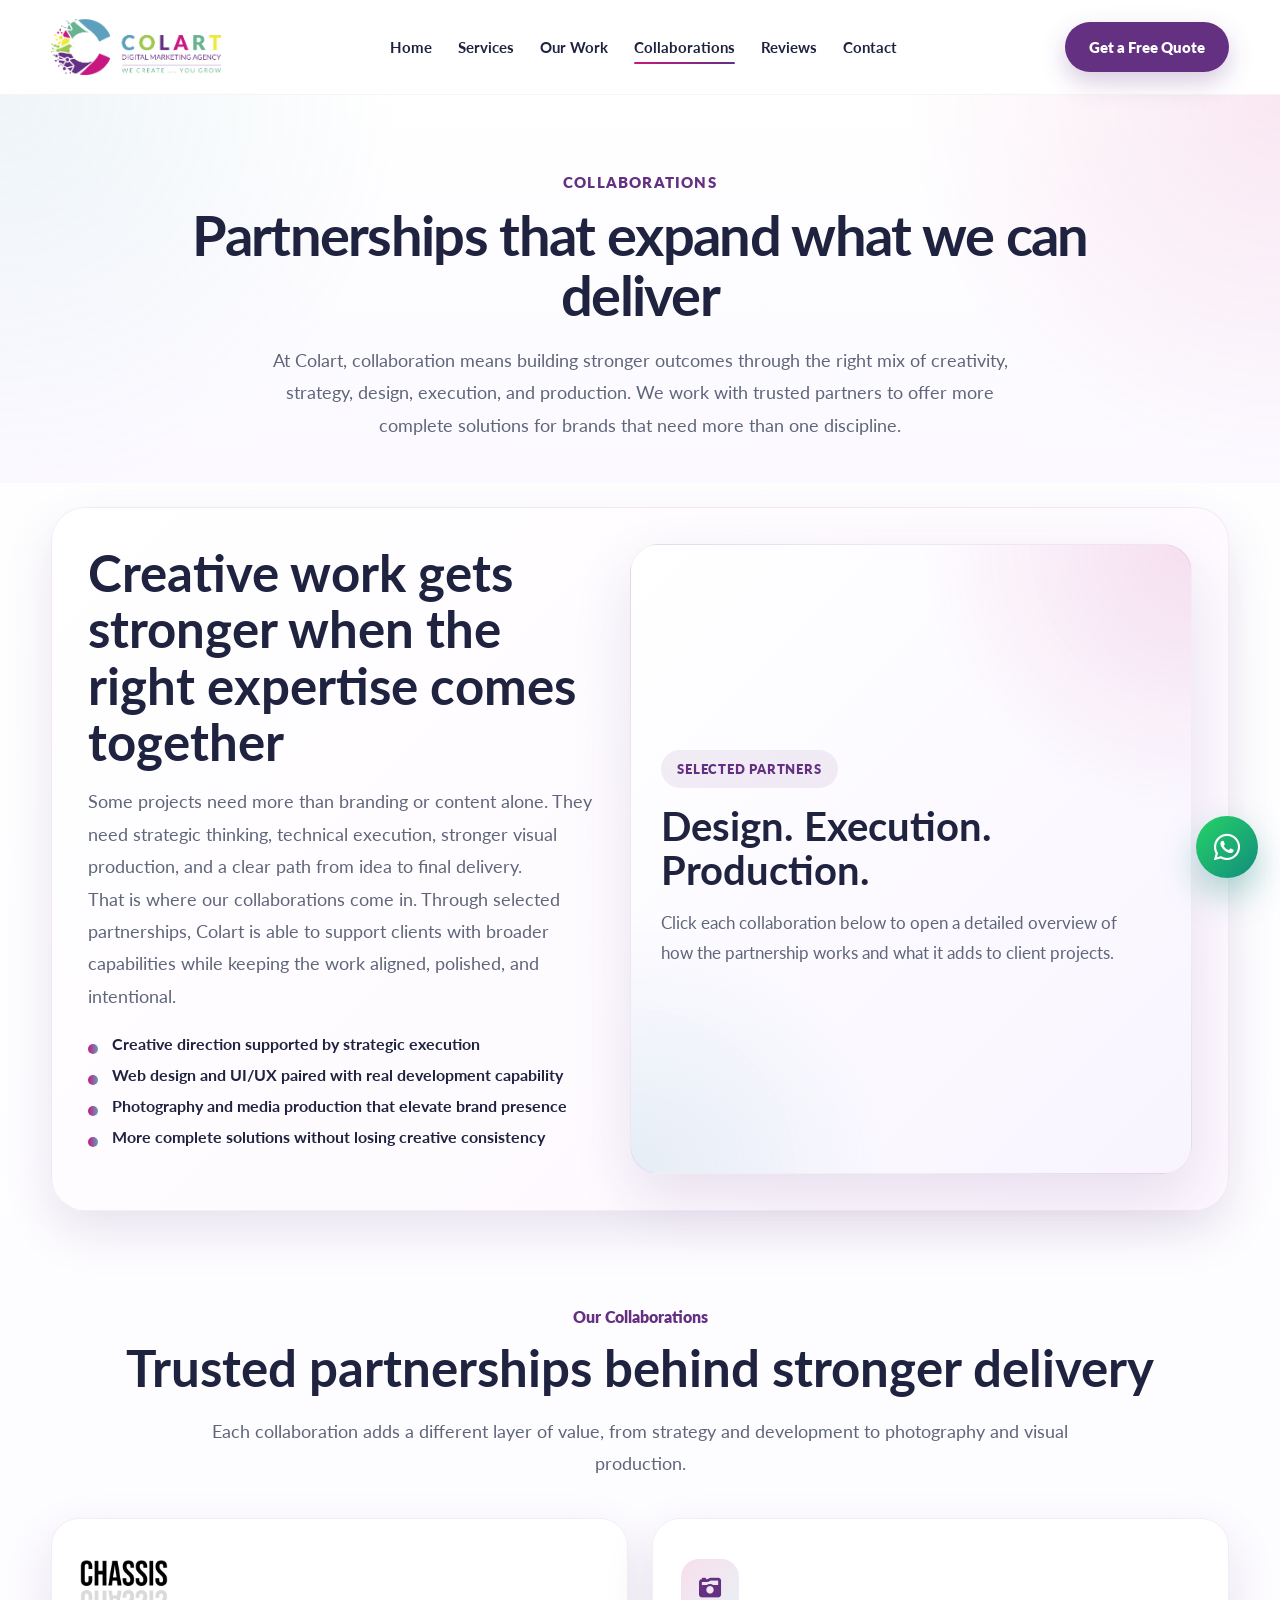
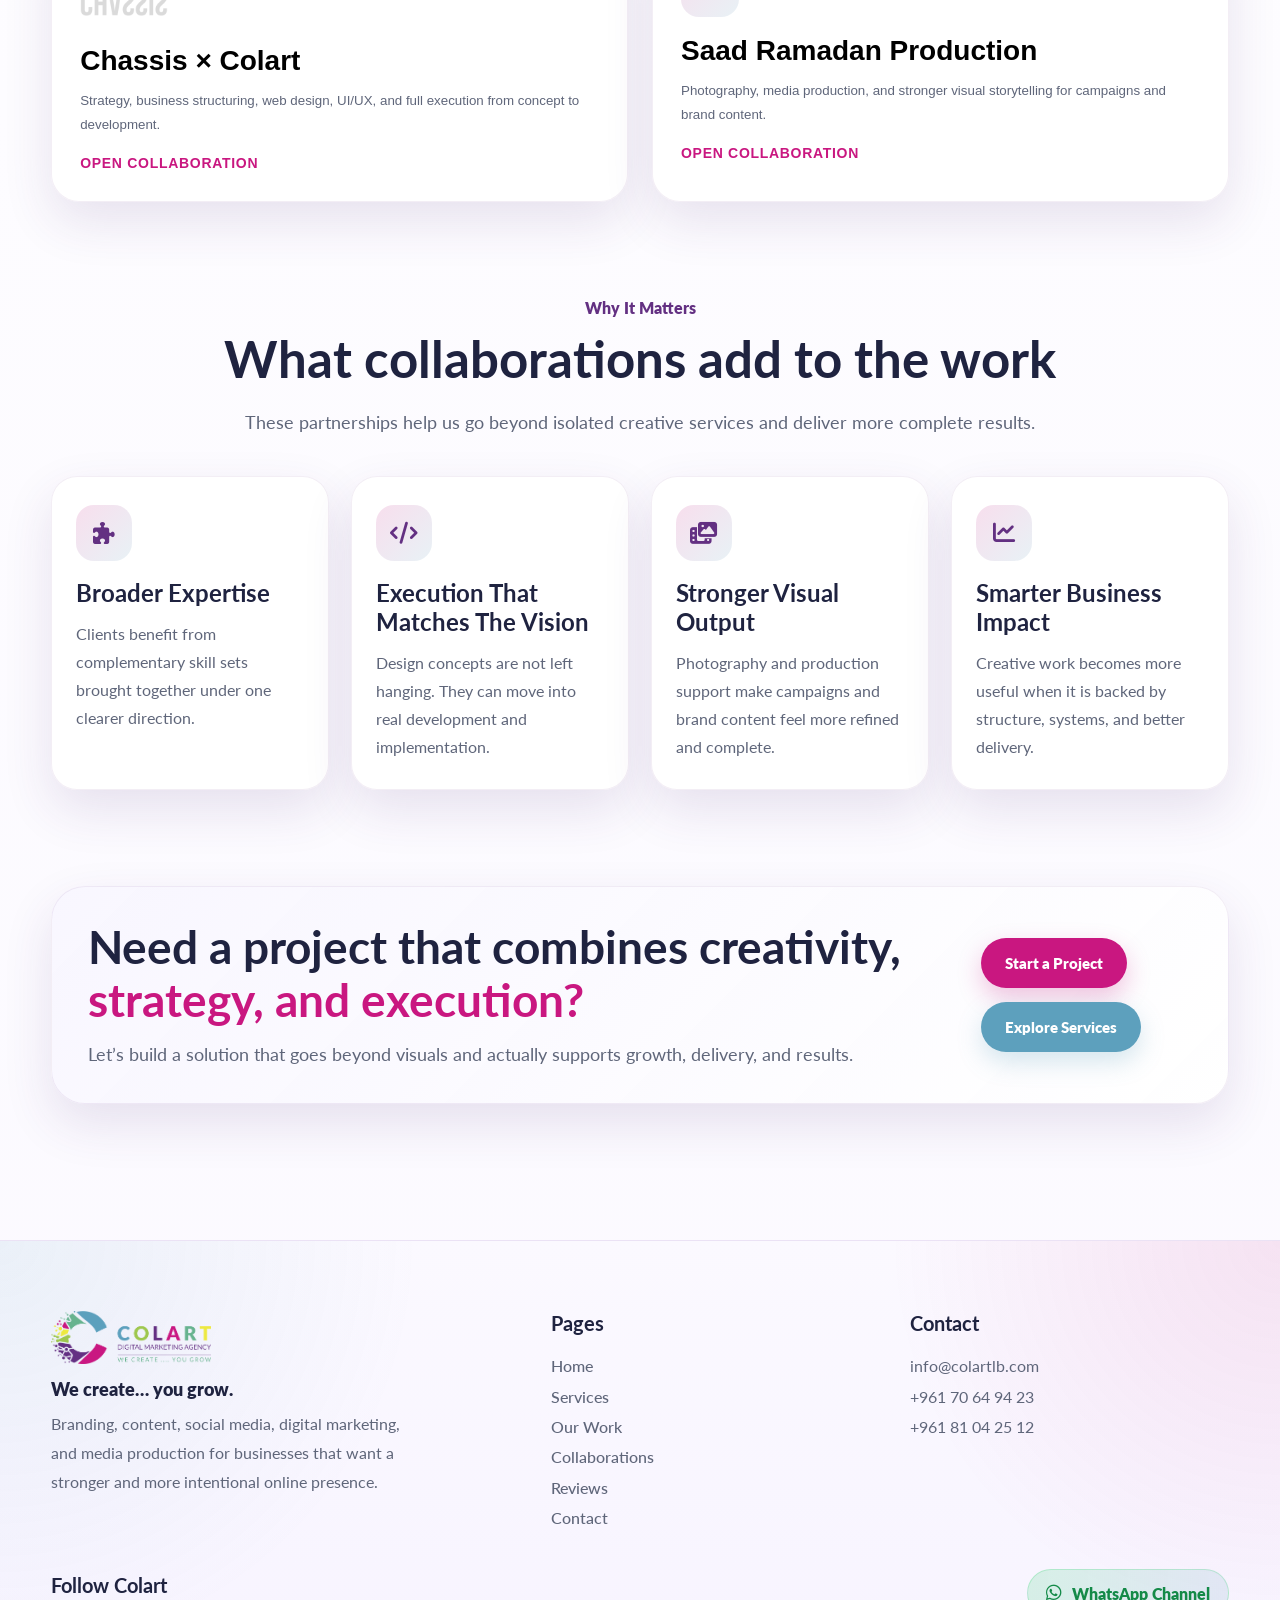
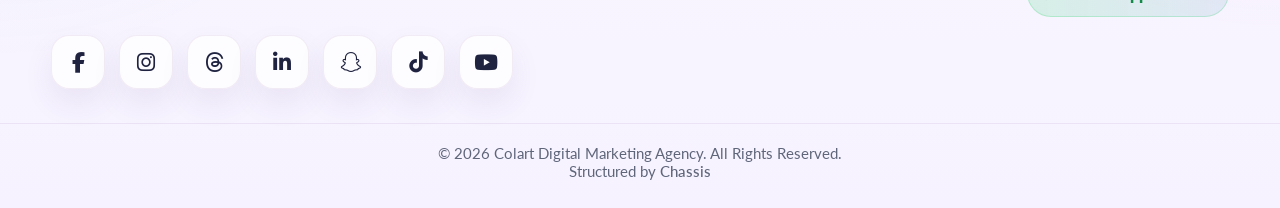
==== collaborations.html @ fe8863b3 "update" ====
<!DOCTYPE html>
<html lang="en">
<head>
  <meta charset="UTF-8" />
  <meta name="viewport" content="width=device-width, initial-scale=1.0" />

  <title>Collaborations | Colart Digital Marketing Agency</title>
  <meta
    name="description"
    content="Explore Colart collaborations that expand creative delivery through strategy, web design, UI/UX, development, photography, and media production."
  />
  <meta
    name="keywords"
    content="Colart collaborations, Chassis collaboration, web design Lebanon, UI UX design, web development, photography collaboration, media production Lebanon"
  />
  <meta name="author" content="Colart Digital Marketing Agency" />
  <meta name="robots" content="index, follow, max-image-preview:large" />
  <meta name="googlebot" content="index, follow, max-image-preview:large" />
  <meta name="theme-color" content="#633082" />
  <meta name="format-detection" content="telephone=no" />

  <link rel="canonical" href="https://chassislb.github.io/colart-coded/collaborations.html" />

  <link rel="icon" type="image/x-icon" href="favicon.ico" />
  <link rel="shortcut icon" href="favicon.ico" />
  <link rel="apple-touch-icon" href="favicon.ico" />

  <meta property="og:type" content="website" />
  <meta property="og:title" content="Collaborations | Colart Digital Marketing Agency" />
  <meta
    property="og:description"
    content="See how Colart collaborates with trusted partners across strategy, design, development, photography, and media production."
  />
  <meta property="og:url" content="https://chassislb.github.io/colart-coded/collaborations.html" />
  <meta property="og:site_name" content="Colart" />
  <meta property="og:image" content="https://chassislb.github.io/colart-coded/assets/logo/colart-logo-main.webp" />
  <meta property="og:image:alt" content="Colart logo" />
  <meta property="og:locale" content="en_US" />

  <meta name="twitter:card" content="summary_large_image" />
  <meta name="twitter:title" content="Collaborations | Colart Digital Marketing Agency" />
  <meta
    name="twitter:description"
    content="See how Colart collaborates with trusted partners across strategy, design, development, photography, and media production."
  />
  <meta name="twitter:image" content="https://chassislb.github.io/colart-coded/assets/logo/colart-logo-main.webp" />

  <link rel="preconnect" href="https://fonts.googleapis.com" />
  <link rel="preconnect" href="https://fonts.gstatic.com" crossorigin />
  <link
    href="https://fonts.googleapis.com/css2?family=Lato:wght@300;400;700;900&display=swap"
    rel="stylesheet"
  />
  <link rel="stylesheet" href="style.css" />
  <link rel="stylesheet" href="https://cdnjs.cloudflare.com/ajax/libs/font-awesome/6.5.0/css/all.min.css" />

  <script type="application/ld+json">
  {
    "@context": "https://schema.org",
    "@type": "WebPage",
    "name": "Collaborations | Colart Digital Marketing Agency",
    "url": "https://chassislb.github.io/colart-coded/collaborations.html",
    "description": "Colart collaborations across strategy, web design, UI/UX, development, photography, and media production.",
    "publisher": {
      "@type": "Organization",
      "name": "Colart",
      "url": "https://chassislb.github.io/colart-coded/",
      "logo": {
        "@type": "ImageObject",
        "url": "https://chassislb.github.io/colart-coded/assets/logo/colart-logo-main.webp"
      }
    }
  }
  </script>
</head>
<body>
  <header class="site-header">
    <div class="container header-wrap">
      <a href="index.html" class="logo-link" aria-label="Colart home">
        <img
          src="assets/logo/colart-logo-main.webp"
          alt="Colart logo"
          class="site-logo"
        />
      </a>

      <nav class="main-nav" aria-label="Main navigation">
        <a href="index.html">Home</a>
        <a href="services.html">Services</a>
        <a href="work.html">Our Work</a>
        <a href="collaborations.html" class="active">Collaborations</a>
        <a href="reviews.html">Reviews</a>
        <a href="contact.html">Contact</a>
      </nav>

      <a href="contact.html" class="btn btn-header header-cta">Get a Free Quote</a>

      <button class="menu-toggle" type="button" aria-label="Open menu">
        <span></span>
        <span></span>
        <span></span>
      </button>
    </div>
  </header>

  <main>
    <section class="inner-page-hero">
      <div class="container">
        <div class="inner-page-hero-content">
          <p class="inner-page-kicker">Collaborations</p>
          <h1>Partnerships that expand what we can deliver</h1>
          <p class="inner-page-text">
            At Colart, collaboration means building stronger outcomes through the right mix of
            creativity, strategy, design, execution, and production. We work with trusted partners
            to offer more complete solutions for brands that need more than one discipline.
          </p>
        </div>
      </div>
    </section>

    <section class="portfolio-highlight collaborations-intro-section">
      <div class="container">
        <div class="portfolio-grid">
          <div class="portfolio-copy">
            <h2>Creative work gets stronger when the right expertise comes together</h2>
            <p>
              Some projects need more than branding or content alone. They need strategic thinking,
              technical execution, stronger visual production, and a clear path from idea to final delivery.
            </p>
            <p>
              That is where our collaborations come in. Through selected partnerships, Colart is able
              to support clients with broader capabilities while keeping the work aligned, polished, and intentional.
            </p>

            <ul class="portfolio-list">
              <li>Creative direction supported by strategic execution</li>
              <li>Web design and UI/UX paired with real development capability</li>
              <li>Photography and media production that elevate brand presence</li>
              <li>More complete solutions without losing creative consistency</li>
            </ul>
          </div>

          <div class="portfolio-image-card collaboration-feature-card">
            <div class="collaboration-feature-box">
              <div class="collaboration-feature-badge">Selected Partners</div>
              <h3>Design. Execution. Production.</h3>
              <p>
                Click each collaboration below to open a detailed overview of how the partnership works
                and what it adds to client projects.
              </p>
            </div>
          </div>
        </div>
      </div>
    </section>

    <section class="collaborations-section">
      <div class="container">
        <div class="section-intro">
          <p class="section-kicker">Our Collaborations</p>
          <h2>Trusted partnerships behind stronger delivery</h2>
          <p class="section-description narrow">
            Each collaboration adds a different layer of value, from strategy and development
            to photography and visual production.
          </p>
        </div>

        <div class="collab-grid">
          <button class="collab-card" type="button" data-collab-open="chassis" aria-label="Open Chassis collaboration details">
            <div class="collab-card-logo-wrap">
              <img src="assets/branding/chassis.png" alt="Chassis logo" class="collab-card-logo" />
            </div>
            <h3>Chassis × Colart</h3>
            <p>
              Strategy, business structuring, web design, UI/UX, and full execution from concept to development.
            </p>
            <span class="collab-card-link">Open Collaboration</span>
          </button>

          <button class="collab-card" type="button" data-collab-open="production" aria-label="Open Saad Ramadan Production collaboration details">
            <div class="collab-card-icon">
              <i class="fa-solid fa-camera-retro"></i>
            </div>
            <h3>Saad Ramadan Production</h3>
            <p>
              Photography, media production, and stronger visual storytelling for campaigns and brand content.
            </p>
            <span class="collab-card-link">Open Collaboration</span>
          </button>
        </div>
      </div>
    </section>

    <section class="work-summary-section collaboration-benefits-section">
      <div class="container">
        <div class="section-intro">
          <p class="section-kicker">Why It Matters</p>
          <h2>What collaborations add to the work</h2>
          <p class="section-description narrow">
            These partnerships help us go beyond isolated creative services and deliver more complete results.
          </p>
        </div>

        <div class="work-summary-grid">
          <article class="work-summary-card">
            <div class="work-summary-icon"><i class="fa-solid fa-puzzle-piece"></i></div>
            <h3>Broader Expertise</h3>
            <p>Clients benefit from complementary skill sets brought together under one clearer direction.</p>
          </article>

          <article class="work-summary-card">
            <div class="work-summary-icon"><i class="fa-solid fa-code"></i></div>
            <h3>Execution That Matches The Vision</h3>
            <p>Design concepts are not left hanging. They can move into real development and implementation.</p>
          </article>

          <article class="work-summary-card">
            <div class="work-summary-icon"><i class="fa-solid fa-photo-film"></i></div>
            <h3>Stronger Visual Output</h3>
            <p>Photography and production support make campaigns and brand content feel more refined and complete.</p>
          </article>

          <article class="work-summary-card">
            <div class="work-summary-icon"><i class="fa-solid fa-chart-line"></i></div>
            <h3>Smarter Business Impact</h3>
            <p>Creative work becomes more useful when it is backed by structure, systems, and better delivery.</p>
          </article>
        </div>
      </div>
    </section>

    <section class="cta-section">
      <div class="container cta-box">
        <div class="cta-text">
          <h2>
            Need a project that combines creativity,
            <span>strategy, and execution?</span>
          </h2>
          <p>
            Let’s build a solution that goes beyond visuals and actually supports growth, delivery, and results.
          </p>
        </div>

        <div class="cta-actions">
          <a href="contact.html" class="btn btn-primary">Start a Project</a>
          <a href="services.html" class="btn btn-secondary">Explore Services</a>
        </div>
      </div>
    </section>
  </main>

  <footer class="site-footer">
    <div class="container footer-top">
      <div class="footer-brand">
        <img
          src="assets/logo/colart-logo-main.webp"
          alt="Colart logo"
          class="footer-logo"
        />
        <p class="footer-tagline">We create… you grow.</p>
        <p class="footer-blurb">
          Branding, content, social media, digital marketing, and media production
          for businesses that want a stronger and more intentional online presence.
        </p>
      </div>

      <div class="footer-links">
        <h4>Pages</h4>
        <a href="index.html">Home</a>
        <a href="services.html">Services</a>
        <a href="work.html">Our Work</a>
        <a href="collaborations.html">Collaborations</a>
        <a href="reviews.html">Reviews</a>
        <a href="contact.html">Contact</a>
      </div>

      <div class="footer-contact">
        <h4>Contact</h4>
        <p>info@colartlb.com</p>
        <p>+961 70 64 94 23</p>
        <p>+961 81 04 25 12</p>
      </div>
    </div>

    <div class="container footer-social-wrap">
      <div class="footer-social-head">
        <h4>Follow Colart</h4>
        <a
          href="https://whatsapp.com/channel/0029VbBE25m7j6g4kQvefg2K"
          target="_blank"
          rel="noopener noreferrer"
          class="channel-pill"
        >
          <i class="fa-brands fa-whatsapp"></i>
          <span>WhatsApp Channel</span>
        </a>
      </div>

      <div class="social-row">
        <a
          href="https://www.facebook.com/colartdigitalmarketingagency"
          target="_blank"
          rel="noopener noreferrer"
          aria-label="Facebook"
          class="social-card"
        >
          <i class="fa-brands fa-facebook-f"></i>
        </a>

        <a
          href="https://www.instagram.com/colartdigitalmarketingagency"
          target="_blank"
          rel="noopener noreferrer"
          aria-label="Instagram"
          class="social-card"
        >
          <i class="fa-brands fa-instagram"></i>
        </a>

        <a
          href="https://www.threads.net/@colartdigitalmarketingagency"
          target="_blank"
          rel="noopener noreferrer"
          aria-label="Threads"
          class="social-card"
        >
          <i class="fa-brands fa-threads"></i>
        </a>

        <a href="https://www.linkedin.com/company/colartdigitalmarketingagency/"
   target="_blank"
   rel="noopener noreferrer"
   aria-label="LinkedIn"
   class="social-card">
  <i class="fa-brands fa-linkedin-in"></i>
</a>

        <a
          href="https://www.snapchat.com/add/colartdigitalmarketingagency"
          target="_blank"
          rel="noopener noreferrer"
          aria-label="Snapchat"
          class="social-card"
        >
          <i class="fa-brands fa-snapchat"></i>
        </a>

        <a
          href="https://www.tiktok.com/@colartdigitalmarketingagency"
          target="_blank"
          rel="noopener noreferrer"
          aria-label="TikTok"
          class="social-card"
        >
          <i class="fa-brands fa-tiktok"></i>
        </a>

        <a
          href="https://www.youtube.com/@colartdigitalmarketingagency"
          target="_blank"
          rel="noopener noreferrer"
          aria-label="YouTube"
          class="social-card"
        >
          <i class="fa-brands fa-youtube"></i>
        </a>
      </div>
    </div>

    <div class="footer-bottom">
      <div class="container">
        <p>© 2026 Colart Digital Marketing Agency. All Rights Reserved.<br>
           Structured by <a href="https://www.chassislb.com" target="_blank" rel="noopener noreferrer">Chassis</a></p>
      </div>
    </div>
  </footer>

  <a
    href="https://wa.me/96170649423"
    target="_blank"
    rel="noopener noreferrer"
    class="floating-whatsapp"
    aria-label="Chat with Colart on WhatsApp"
  >
    <i class="fa-brands fa-whatsapp"></i>
  </a>

  <div class="collab-modal" id="collabModal" aria-hidden="true">
    <div class="collab-modal-overlay" data-collab-close></div>

    <div class="collab-modal-dialog" role="dialog" aria-modal="true" aria-label="Collaboration details">
      <button class="collab-modal-close" type="button" data-collab-close aria-label="Close collaboration popup">
        <i class="fa-solid fa-xmark"></i>
      </button>

      <div class="collab-modal-content" id="collabModalContent"></div>
    </div>
  </div>

  <script src="main.js"></script>
  
</body>
</html>
---- style.css ----
/* =========================================================
   COLART WEBSITE STYLESHEET
   ---------------------------------------------------------
   01. Root Variables
   02. Reset & Global
   03. Layout Helpers
   04. Header & Navigation
   05. Buttons
   06. Shared Section Styles
   07. Homepage
   08. Inner Page Hero
   09. Services Page
   10. Our Work Page
   11. Collaborations Page
   12. CTA
   13. Footer
   14. Floating WhatsApp
   15. Global Responsive
========================================================= */

/* =========================================================
   01. ROOT VARIABLES
========================================================= */
:root {
  --blue: #5DA0BD;
  --yellow: #EEE840;
  --green: #9EC54D;
  --green2: #68B38F;
  --pink: #C91780;
  --purple: #633082;

  --text-dark: #1f2340;
  --text-body: #5f667a;
  --bg-soft: #fcfbff;
  --white: #ffffff;
  --border-soft: rgba(99, 48, 130, 0.08);
  --shadow-soft: 0 20px 50px rgba(73, 44, 115, 0.12);
}

/* =========================================================
   02. RESET & GLOBAL
========================================================= */
* {
  margin: 0;
  padding: 0;
  box-sizing: border-box;
}

html {
  scroll-behavior: smooth;
}

body {
  font-family: "Lato", sans-serif;
  color: var(--text-dark);
  background: linear-gradient(180deg, #ffffff 0%, #fbf9ff 100%);
  overflow-x: hidden;
}

body.modal-open {
  overflow: hidden;
}

img {
  max-width: 100%;
  display: block;
}

a {
  text-decoration: none;
  color: inherit;
}

/* =========================================================
   03. LAYOUT HELPERS
========================================================= */
.container {
  width: min(1200px, 92%);
  margin: 0 auto;
}

.left-align,
.left-text {
  text-align: left;
}

/* =========================================================
   04. HEADER & NAVIGATION
========================================================= */
.site-header {
  position: sticky;
  top: 0;
  z-index: 100;
  background: rgba(255, 255, 255, 0.92);
  backdrop-filter: blur(14px);
  border-bottom: 1px solid rgba(99, 48, 130, 0.05);
}

.header-wrap {
  display: flex;
  align-items: center;
  justify-content: space-between;
  gap: 24px;
  min-height: 94px;
}

.site-logo {
  width: 170px;
  max-width: 100%;
}

.main-nav {
  display: flex;
  align-items: center;
  gap: 26px;
  flex: 1;
  justify-content: center;
}

.main-nav a {
  font-size: 15px;
  font-weight: 700;
  color: var(--text-dark);
  position: relative;
  white-space: nowrap;
}

.main-nav a.active::after,
.main-nav a:hover::after {
  content: "";
  position: absolute;
  left: 0;
  bottom: -8px;
  width: 100%;
  height: 2px;
  border-radius: 999px;
  background: linear-gradient(90deg, var(--pink), var(--purple));
}

.menu-toggle {
  display: none;
  background: transparent;
  border: 0;
  cursor: pointer;
  width: 42px;
  height: 42px;
}

.menu-toggle span {
  display: block;
  width: 24px;
  height: 2px;
  background: var(--text-dark);
  margin: 5px auto;
  border-radius: 999px;
  transition: 0.25s ease;
}

.menu-toggle.active span:nth-child(1) {
  transform: translateY(7px) rotate(45deg);
}

.menu-toggle.active span:nth-child(2) {
  opacity: 0;
}

.menu-toggle.active span:nth-child(3) {
  transform: translateY(-7px) rotate(-45deg);
}

/* =========================================================
   05. BUTTONS
========================================================= */
.btn {
  display: inline-flex;
  align-items: center;
  justify-content: center;
  min-height: 50px;
  padding: 0 24px;
  border-radius: 999px;
  font-weight: 800;
  font-size: 15px;
  transition: all 0.25s ease;
  box-shadow: 0 12px 28px rgba(82, 71, 120, 0.12);
  border: none;
  cursor: pointer;
}

.btn:hover {
  transform: translateY(-2px);
}

.btn-primary {
  color: white;
  background: var(--pink);
  box-shadow: 0 10px 25px rgba(201, 23, 128, 0.25);
}

.btn-primary:hover {
  background: #a8146a;
}

.btn-header {
  background: var(--purple);
  color: white;
  box-shadow: 0 10px 25px rgba(99, 48, 130, 0.25);
}

.btn-header:hover {
  background: #4e2568;
}

.btn-secondary {
  color: white;
  background: var(--blue);
  box-shadow: 0 10px 25px rgba(93, 160, 189, 0.25);
}

.btn-secondary:hover {
  background: #4a90a8;
}

.btn-blue,
.btn-yellow,
.btn-green,
.btn-pink {
  display: inline-flex;
  align-items: center;
  justify-content: center;
  min-height: 44px;
  padding: 0 18px;
  border-radius: 999px;
  font-size: 14px;
  font-weight: 800;
  box-shadow: 0 8px 22px rgba(82, 71, 120, 0.14);
  border: none;
  color: white;
}

.btn-blue {
  background: linear-gradient(90deg, var(--blue), #4ec1f1);
}

.btn-yellow {
  color: white;
  background: linear-gradient(90deg, #d89e2b, #f0d94a);
}

.btn-green {
  background: linear-gradient(90deg, var(--green2), var(--green));
}

.btn-pink {
  background: linear-gradient(90deg, var(--pink), #f04db9);
}

/* =========================================================
   06. SHARED SECTION STYLES
========================================================= */
.eyebrow,
.section-kicker {
  font-size: 16px;
  font-weight: 800;
  color: var(--purple);
  margin-bottom: 12px;
}

.section-intro {
  text-align: center;
}

.section-kicker span,
.section-intro span {
  color: var(--pink);
}

.section-intro h2 {
  font-size: clamp(32px, 4vw, 52px);
  margin-bottom: 18px;
  line-height: 1.15;
}

.section-description,
.section-subtitle {
  color: var(--text-body);
  font-size: 18px;
  line-height: 1.8;
  max-width: 920px;
  margin: 0 auto;
}

.section-description + .section-description {
  margin-top: 14px;
}

.section-description.narrow {
  max-width: 860px;
}

.section-link-wrap {
  text-align: center;
  margin-top: 34px;
}

.portfolio-highlight {
  padding: 24px 0 96px;
}

.portfolio-grid {
  display: grid;
  grid-template-columns: 0.95fr 1.05fr;
  gap: 34px;
  align-items: center;
  background: linear-gradient(135deg, rgba(255, 255, 255, 0.96), rgba(253, 247, 255, 0.96));
  border: 1px solid var(--border-soft);
  border-radius: 34px;
  padding: 36px;
  box-shadow: var(--shadow-soft);
}

.portfolio-copy h2 {
  font-size: clamp(32px, 4vw, 54px);
  line-height: 1.1;
  margin-bottom: 16px;
}

.portfolio-copy p {
  color: var(--text-body);
  font-size: 18px;
  line-height: 1.8;
}

.portfolio-list {
  list-style: none;
  margin: 22px 0 28px;
}

.portfolio-list li {
  position: relative;
  padding-left: 24px;
  margin-bottom: 12px;
  color: var(--text-dark);
  font-weight: 700;
}

.portfolio-list li::before {
  content: "";
  position: absolute;
  left: 0;
  top: 10px;
  width: 10px;
  height: 10px;
  border-radius: 50%;
  background: linear-gradient(90deg, var(--pink), var(--blue));
}

.portfolio-image-card img {
  width: 100%;
  border-radius: 28px;
  object-fit: cover;
  box-shadow: 0 24px 60px rgba(73, 44, 115, 0.14);
}

.why-section {
  padding: 0 0 96px;
}

.why-grid {
  margin-top: 34px;
  display: grid;
  grid-template-columns: repeat(4, 1fr);
  gap: 22px;
}

.why-card {
  background: rgba(255, 255, 255, 0.95);
  border: 1px solid var(--border-soft);
  border-radius: 24px;
  padding: 28px 24px;
  box-shadow: var(--shadow-soft);
}

.why-card h3 {
  font-size: 24px;
  margin-bottom: 12px;
}

.why-card p {
  color: var(--text-body);
  line-height: 1.75;
}

/* =========================================================
   07. HOMEPAGE
========================================================= */
.hero {
  position: relative;
  padding: 72px 0 48px;
  overflow: hidden;
}

.hero-blur {
  position: absolute;
  border-radius: 50%;
  filter: blur(60px);
  opacity: 0.18;
  pointer-events: none;
}

.hero-blur-blue {
  width: 300px;
  height: 300px;
  background: var(--blue);
  top: 70px;
  right: 180px;
}

.hero-blur-pink {
  width: 260px;
  height: 260px;
  background: var(--pink);
  right: 60px;
  top: 210px;
}

.hero-blur-yellow {
  width: 280px;
  height: 280px;
  background: var(--yellow);
  right: 240px;
  top: 280px;
}

.hero-grid {
  display: grid;
  grid-template-columns: 1.02fr 1fr;
  gap: 42px;
  align-items: center;
}

.hero-copy h1 {
  font-size: clamp(36px, 5vw, 60px);
  line-height: 1.06;
  letter-spacing: -0.03em;
  margin-bottom: 22px;
}

.hero-copy .pink {
  color: var(--pink);
}

.hero-copy .blue {
  color: var(--blue);
}

.hero-copy .green {
  color: var(--green);
}

.hero-copy .purple {
  color: var(--purple);
}

.hero-text {
  font-size: 20px;
  line-height: 1.65;
  color: var(--text-body);
  max-width: 580px;
  margin-bottom: 28px;
}

.hero-actions {
  display: flex;
  gap: 14px;
  flex-wrap: wrap;
}

.hero-media {
  position: relative;
  min-height: 540px;
  display: flex;
  align-items: center;
  justify-content: center;
}

.hero-main-image {
  width: min(100%, 560px);
  border-radius: 28px;
  position: relative;
  z-index: 5;
  box-shadow: 0 30px 70px rgba(63, 40, 93, 0.16);
}

.hero-shape {
  position: absolute;
  border-radius: 999px;
  filter: saturate(110%);
}

.hero-shape-blue {
  width: 280px;
  height: 180px;
  background: linear-gradient(135deg, rgba(93, 160, 189, 0.8), rgba(93, 160, 189, 0.15));
  top: 36px;
  right: 90px;
  transform: rotate(-18deg);
}

.hero-shape-yellow {
  width: 260px;
  height: 260px;
  background: radial-gradient(circle, rgba(238, 232, 64, 0.85), rgba(238, 232, 64, 0.2));
  bottom: 68px;
  left: 50px;
}

.hero-shape-pink {
  width: 200px;
  height: 90px;
  background: linear-gradient(90deg, rgba(201, 23, 128, 0.9), rgba(201, 23, 128, 0.25));
  right: 62px;
  bottom: 32px;
  transform: skew(-25deg);
  border-radius: 18px;
}

.floating-card {
  position: absolute;
  z-index: 10;
  background: rgba(255, 255, 255, 0.92);
  backdrop-filter: blur(12px);
  border: 1px solid rgba(99, 48, 130, 0.08);
  border-radius: 20px;
  box-shadow: var(--shadow-soft);
}

.floating-card-top {
  width: 220px;
  top: 52px;
  left: 18px;
  padding: 10px;
}

.floating-card-top img {
  width: 100%;
  border-radius: 14px;
  aspect-ratio: 4 / 3;
  object-fit: cover;
}

.floating-card-bottom {
  left: -4px;
  bottom: 120px;
  min-width: 185px;
  padding: 18px 20px;
}

.mini-label {
  color: var(--text-body);
  font-size: 15px;
  margin-bottom: 4px;
}

.floating-card-bottom h3 {
  font-size: 30px;
  color: var(--text-dark);
  margin-bottom: 4px;
}

.floating-card-bottom span {
  font-size: 14px;
  color: var(--green2);
  font-weight: 700;
}

.welcome-section {
  position: relative;
  padding: 88px 0;
  overflow: hidden;
}

.section-curve {
  position: absolute;
  width: 420px;
  height: 420px;
  border-radius: 50%;
  filter: blur(12px);
  opacity: 0.25;
}

.curve-left {
  left: -180px;
  top: 40px;
  background: radial-gradient(circle, rgba(93, 160, 189, 0.55), transparent 70%);
}

.curve-right {
  right: -180px;
  top: 0;
  background: radial-gradient(circle, rgba(238, 232, 64, 0.45), transparent 70%);
}

.services-section {
  padding: 40px 0 96px;
}

.services-grid {
  margin-top: 38px;
  display: grid;
  grid-template-columns: repeat(4, 1fr);
  gap: 22px;
}

.service-card {
  display: flex;
  flex-direction: column;
  height: 100%;
  background: rgba(255, 255, 255, 0.92);
  border: 1px solid var(--border-soft);
  border-radius: 28px;
  overflow: hidden;
  box-shadow: var(--shadow-soft);
  transition: transform 0.28s ease, box-shadow 0.28s ease;
}

.service-card:hover {
  transform: translateY(-6px);
  box-shadow: 0 26px 55px rgba(73, 44, 115, 0.16);
}

.service-image-wrap {
  padding: 14px 14px 0;
}

.service-image {
  width: 100%;
  aspect-ratio: 1.1 / 0.8;
  object-fit: cover;
  border-radius: 20px;
}

.service-body {
  display: flex;
  flex-direction: column;
  flex: 1;
  padding: 20px 20px 22px;
}

.service-body h3 {
  font-size: 27px;
  line-height: 1.15;
  margin-bottom: 8px;
  min-height: 64px;
}

.service-tag {
  color: var(--purple);
  font-weight: 800;
  margin-bottom: 12px;
  min-height: 56px;
}

.service-body p:last-of-type {
  color: var(--text-body);
  line-height: 1.7;
  margin-bottom: 18px;
  min-height: 145px;
}

.service-btn {
  margin-top: auto;
  align-self: flex-start;
}

/* =========================================================
   08. INNER PAGE HERO
========================================================= */
.inner-page-hero {
  position: relative;
  padding: 78px 0 42px;
  background:
    radial-gradient(circle at top left, rgba(93, 160, 189, 0.10), transparent 30%),
    radial-gradient(circle at top right, rgba(201, 23, 128, 0.10), transparent 28%),
    linear-gradient(180deg, #ffffff 0%, #fbf9ff 100%);
  overflow: hidden;
}

.inner-page-hero-content {
  max-width: 900px;
  margin: 0 auto;
  text-align: center;
}

.inner-page-kicker {
  font-size: 15px;
  font-weight: 800;
  letter-spacing: 0.08em;
  text-transform: uppercase;
  color: var(--purple);
  margin-bottom: 14px;
}

.inner-page-hero h1 {
  font-size: clamp(34px, 5vw, 56px);
  line-height: 1.08;
  margin-bottom: 18px;
  letter-spacing: -0.03em;
}

.inner-page-text {
  max-width: 760px;
  margin: 0 auto;
  font-size: 18px;
  line-height: 1.8;
  color: var(--text-body);
}

/* =========================================================
   09. SERVICES PAGE
========================================================= */
.services-hero {
  padding-bottom: 70px;
}

.services-hero-grid {
  align-items: center;
}

.services-page-hero .service-anchor-row {
  margin-top: 28px;
}

.service-intro-section {
  padding-top: 30px;
}

.services-overview-nav {
  padding: 0 0 34px;
}

.service-anchor-row {
  display: flex;
  flex-wrap: wrap;
  gap: 14px;
  justify-content: center;
}

.service-anchor-pill {
  display: inline-flex;
  align-items: center;
  justify-content: center;
  min-height: 48px;
  padding: 0 20px;
  border-radius: 999px;
  background: rgba(255, 255, 255, 0.92);
  border: 1px solid rgba(99, 48, 130, 0.08);
  box-shadow: 0 10px 26px rgba(76, 54, 110, 0.08);
  font-weight: 800;
  color: var(--text-dark);
  transition: 0.25s ease;
}

.service-anchor-pill:hover {
  transform: translateY(-2px);
  color: var(--pink);
}

.service-detail-section {
  padding: 30px 0 96px;
  scroll-margin-top: 110px;
}

.alt-detail-section {
  background: linear-gradient(180deg, rgba(251, 249, 255, 0.72) 0%, rgba(255, 255, 255, 0.92) 100%);
}

.service-detail-grid {
  display: grid;
  grid-template-columns: 1.08fr 0.92fr;
  gap: 36px;
  align-items: start;
}

.reverse-grid {
  grid-template-columns: 0.92fr 1.08fr;
}

.service-detail-copy h2 {
  font-size: clamp(32px, 4vw, 52px);
  line-height: 1.12;
  margin-bottom: 16px;
}

.service-subgrid {
  margin-top: 28px;
  display: grid;
  grid-template-columns: repeat(2, 1fr);
  gap: 18px;
}

.subservice-card {
  background: rgba(255, 255, 255, 0.95);
  border: 1px solid var(--border-soft);
  border-radius: 22px;
  padding: 22px 20px;
  box-shadow: var(--shadow-soft);
}

.subservice-card h3 {
  font-size: 22px;
  margin-bottom: 10px;
}

.subservice-card p {
  color: var(--text-body);
  line-height: 1.75;
}

.service-side-visual {
  position: sticky;
  top: 120px;
}

.service-side-image {
  width: 100%;
  border-radius: 28px;
  object-fit: cover;
  box-shadow: 0 24px 60px rgba(73, 44, 115, 0.14);
}

.service-points {
  margin-top: 24px;
  display: flex;
  flex-direction: column;
  gap: 12px;
}

.service-point {
  display: flex;
  align-items: center;
  gap: 12px;
  color: var(--text-dark);
  font-weight: 700;
}

.service-point i {
  color: var(--green2);
  font-size: 16px;
}

.strategy-callout {
  margin-top: 26px;
  padding: 24px;
  border-radius: 24px;
  background: linear-gradient(135deg, rgba(255, 255, 255, 0.95), rgba(251, 246, 255, 0.95));
  border: 1px solid var(--border-soft);
  box-shadow: var(--shadow-soft);
}

.strategy-callout h3 {
  font-size: 24px;
  margin-bottom: 10px;
}

.strategy-callout p {
  color: var(--text-body);
  line-height: 1.8;
}

/* =========================================================
   10. OUR WORK PAGE
========================================================= */
.work-intro-section {
  padding-top: 24px;
}

.work-intro-actions {
  display: flex;
  gap: 14px;
  flex-wrap: wrap;
  margin-top: 28px;
}

.work-feature-card {
  min-height: 100%;
  display: flex;
  align-items: stretch;
}

.work-feature-visual {
  width: 100%;
  min-height: 100%;
  border-radius: 28px;
  padding: 36px 30px;
  background:
    radial-gradient(circle at top right, rgba(201, 23, 128, 0.12), transparent 32%),
    radial-gradient(circle at bottom left, rgba(93, 160, 189, 0.14), transparent 30%),
    linear-gradient(135deg, rgba(255,255,255,0.96), rgba(248,244,255,0.96));
  border: 1px solid rgba(99, 48, 130, 0.08);
  box-shadow: 0 24px 60px rgba(73, 44, 115, 0.12);
  display: flex;
  flex-direction: column;
  align-items: center;
  justify-content: center;
  text-align: center;
  gap: 18px;
}

.work-feature-badge {
  display: inline-flex;
  align-items: center;
  justify-content: center;
  min-height: 38px;
  padding: 0 16px;
  border-radius: 999px;
  background: rgba(99, 48, 130, 0.08);
  color: var(--purple);
  font-size: 13px;
  font-weight: 800;
  letter-spacing: 0.06em;
  text-transform: uppercase;
}

.work-feature-logo {
  width: min(100%, 260px);
  object-fit: contain;
}

.work-feature-visual p {
  max-width: 420px;
  color: var(--text-body);
  line-height: 1.8;
  font-size: 17px;
}

.work-summary-section {
  padding: 0 0 96px;
}

.work-summary-grid {
  margin-top: 38px;
  display: grid;
  grid-template-columns: repeat(4, 1fr);
  gap: 22px;
}

.work-summary-card {
  background: rgba(255, 255, 255, 0.95);
  border: 1px solid var(--border-soft);
  border-radius: 26px;
  padding: 28px 24px;
  box-shadow: var(--shadow-soft);
  transition: transform 0.28s ease, box-shadow 0.28s ease;
}

.work-summary-card:hover {
  transform: translateY(-6px);
  box-shadow: 0 26px 55px rgba(73, 44, 115, 0.16);
}

.work-summary-icon {
  width: 56px;
  height: 56px;
  border-radius: 18px;
  display: flex;
  align-items: center;
  justify-content: center;
  background: linear-gradient(135deg, rgba(201, 23, 128, 0.14), rgba(93, 160, 189, 0.14));
  color: var(--purple);
  font-size: 22px;
  margin-bottom: 18px;
}

.work-summary-card h3 {
  font-size: 24px;
  line-height: 1.2;
  margin-bottom: 12px;
}

.work-summary-card p {
  color: var(--text-body);
  line-height: 1.75;
}

.logo-showcase-section {
  padding: 0 0 96px;
}

.logo-preview-grid {
  margin-top: 38px;
  display: grid;
  grid-template-columns: repeat(4, 1fr);
  gap: 22px;
}

.logo-preview-card {
  min-height: 185px;
  background: rgba(255, 255, 255, 0.96);
  border: 1px solid var(--border-soft);
  border-radius: 28px;
  padding: 26px;
  display: flex;
  align-items: center;
  justify-content: center;
  box-shadow: var(--shadow-soft);
  transition: transform 0.28s ease, box-shadow 0.28s ease, border-color 0.28s ease;
  cursor: pointer;
}

.logo-preview-card:hover {
  transform: translateY(-6px);
  box-shadow: 0 26px 55px rgba(73, 44, 115, 0.16);
  border-color: rgba(201, 23, 128, 0.16);
}

.logo-preview-card img {
  max-width: 100%;
  max-height: 90px;
  object-fit: contain;
  display: block;
}

.logo-preview-card-more {
  background:
    radial-gradient(circle at top right, rgba(201, 23, 128, 0.12), transparent 36%),
    radial-gradient(circle at bottom left, rgba(93, 160, 189, 0.14), transparent 34%),
    linear-gradient(135deg, rgba(255,255,255,0.98), rgba(248,244,255,0.96));
}

.logo-preview-more-content {
  display: flex;
  flex-direction: column;
  align-items: center;
  gap: 6px;
  text-align: center;
}

.logo-preview-more-number {
  font-size: 42px;
  font-weight: 900;
  line-height: 1;
  color: var(--purple);
}

.logo-preview-more-text {
  font-size: 15px;
  font-weight: 800;
  color: var(--pink);
  text-transform: uppercase;
  letter-spacing: 0.05em;
}

.work-category-block {
  margin-top: 44px;
}

.work-category-block + .work-category-block {
  margin-top: 56px;
}

.work-category-head {
  display: flex;
  align-items: end;
  justify-content: space-between;
  gap: 20px;
  margin-bottom: 22px;
  flex-wrap: wrap;
}

.work-category-kicker {
  font-size: 13px;
  font-weight: 800;
  letter-spacing: 0.08em;
  text-transform: uppercase;
  color: var(--pink);
  margin-bottom: 8px;
}

.work-category-head h3 {
  font-size: clamp(28px, 4vw, 40px);
  line-height: 1.12;
}

.project-gallery-grid {
  display: grid;
  grid-template-columns: repeat(3, 1fr);
  gap: 22px;
}

.project-gallery-card {
  background: rgba(255, 255, 255, 0.96);
  border: 1px solid var(--border-soft);
  border-radius: 28px;
  overflow: hidden;
  box-shadow: var(--shadow-soft);
  transition: transform 0.28s ease, box-shadow 0.28s ease;
}

.project-gallery-card:hover {
  transform: translateY(-6px);
  box-shadow: 0 26px 55px rgba(73, 44, 115, 0.16);
}

.project-gallery-card {
  background: rgba(255, 255, 255, 0.96);
  border: 1px solid var(--border-soft);
  border-radius: 28px;
  overflow: hidden;
  box-shadow: var(--shadow-soft);
  transition: transform 0.28s ease, box-shadow 0.28s ease;
  min-height: 320px;

  display: flex;
  align-items: center;
  justify-content: center;
  padding: 16px;
}

.project-gallery-image {
  width: 100%;
  height: 100%;
  max-height: 300px;

  object-fit: contain;   /* 🔥 THIS is the fix */
  object-position: center;

  display: block;
  background: #ffffff;
  border-radius: 16px;
}

.project-gallery-card {
  background: rgba(255, 255, 255, 0.96);
  border: 1px solid var(--border-soft);
  border-radius: 28px;
  overflow: hidden;
  box-shadow: var(--shadow-soft);
  transition: transform 0.28s ease, box-shadow 0.28s ease;
  min-height: 280px;
}

/* VIEW ALL WORK CARD */
.project-gallery-card-more {
  border: 1px solid rgba(99, 48, 130, 0.10);
  cursor: pointer;
  min-height: 280px;
  background:
    radial-gradient(circle at top right, rgba(201, 23, 128, 0.12), transparent 36%),
    radial-gradient(circle at bottom left, rgba(93, 160, 189, 0.14), transparent 34%),
    linear-gradient(135deg, rgba(255,255,255,0.98), rgba(248,244,255,0.96));
  display: flex;
  align-items: center;
  justify-content: center;
  padding: 24px;
}

.project-gallery-card-more:hover {
  border-color: rgba(201, 23, 128, 0.16);
}

.project-gallery-more-content {
  display: flex;
  flex-direction: column;
  align-items: center;
  gap: 10px;
  text-align: center;
}

.project-gallery-more-number {
  font-size: 28px;
  font-weight: 900;
  line-height: 1;
  color: var(--purple);
}

.project-gallery-more-text {
  font-size: 15px;
  font-weight: 800;
  color: var(--pink);
  text-transform: uppercase;
  letter-spacing: 0.05em;
  line-height: 1.5;
}

.work-next-grid {
  margin-top: 38px;
  display: grid;
  grid-template-columns: repeat(3, 1fr);
  gap: 22px;
}

.work-next-card {
  background: rgba(255, 255, 255, 0.95);
  border: 1px solid var(--border-soft);
  border-radius: 26px;
  padding: 28px 24px;
  box-shadow: var(--shadow-soft);
}

.work-next-card h3 {
  font-size: 24px;
  margin-bottom: 12px;
}

.work-next-card p {
  color: var(--text-body);
  line-height: 1.75;
}

/* OUR WORK LOGO MODAL */
.logo-modal {
  position: fixed;
  inset: 0;
  z-index: 1200;
  opacity: 0;
  visibility: hidden;
  pointer-events: none;
  transition: opacity 0.35s ease, visibility 0.35s ease;
}

.logo-modal.active {
  opacity: 1;
  visibility: visible;
  pointer-events: auto;
}

.logo-modal-overlay {
  position: absolute;
  inset: 0;
  background: rgba(21, 16, 34, 0.58);
  backdrop-filter: blur(0px);
  -webkit-backdrop-filter: blur(0px);
  transition: background 0.35s ease, backdrop-filter 0.35s ease;
}

.logo-modal.active .logo-modal-overlay {
  backdrop-filter: blur(8px);
  -webkit-backdrop-filter: blur(8px);
  background: rgba(21, 16, 34, 0.62);
}

.logo-modal-dialog {
  position: relative;
  width: min(1160px, calc(100% - 32px));
  max-height: calc(100vh - 40px);
  margin: 20px auto;
  background: linear-gradient(180deg, #ffffff 0%, #faf7ff 100%);
  border: 1px solid rgba(99, 48, 130, 0.10);
  border-radius: 30px;
  box-shadow: 0 34px 80px rgba(23, 14, 40, 0.24);
  overflow: hidden;
  display: flex;
  flex-direction: column;
  transform: translateY(32px) scale(0.965);
  opacity: 0;
  transition:
    transform 0.42s cubic-bezier(0.22, 1, 0.36, 1),
    opacity 0.32s ease;
}

.logo-modal.active .logo-modal-dialog {
  transform: translateY(0) scale(1);
  opacity: 1;
}

.logo-modal-close {
  position: absolute;
  top: 18px;
  right: 18px;
  width: 46px;
  height: 46px;
  border: 0;
  border-radius: 50%;
  background: rgba(99, 48, 130, 0.08);
  color: var(--text-dark);
  font-size: 20px;
  cursor: pointer;
  z-index: 2;
  transition: background 0.25s ease, transform 0.25s ease;
}

.logo-modal-close:hover {
  background: rgba(99, 48, 130, 0.14);
  transform: rotate(90deg) scale(1.04);
}

.logo-modal-head {
  padding: 34px 34px 20px;
  border-bottom: 1px solid rgba(99, 48, 130, 0.08);
}

.logo-modal-kicker {
  font-size: 13px;
  font-weight: 800;
  letter-spacing: 0.08em;
  text-transform: uppercase;
  color: var(--pink);
  margin-bottom: 10px;
}

.logo-modal-head h2 {
  font-size: clamp(28px, 4vw, 42px);
  line-height: 1.12;
  margin-bottom: 10px;
}

.logo-modal-head p {
  max-width: 760px;
  color: var(--text-body);
  line-height: 1.8;
  font-size: 17px;
}

.logo-modal-grid {
  padding: 26px 34px 34px;
  overflow-y: auto;
  display: grid;
  grid-template-columns: repeat(4, 1fr);
  gap: 18px;
}

.logo-modal-card {
  min-height: 160px;
  background: rgba(255, 255, 255, 0.96);
  border: 1px solid rgba(99, 48, 130, 0.08);
  border-radius: 24px;
  padding: 22px;
  display: flex;
  align-items: center;
  justify-content: center;
  transition: transform 0.28s ease, box-shadow 0.28s ease;
}

.logo-modal-card:hover {
  transform: translateY(-4px);
  box-shadow: 0 18px 34px rgba(73, 44, 115, 0.08);
}

.logo-modal-card img {
  max-width: 100%;
  max-height: 82px;
  object-fit: contain;
  display: block;
}

/* WORK PAGE GALLERY MODALS */
.gallery-modal {
  position: fixed;
  inset: 0;
  z-index: 1190;
  opacity: 0;
  visibility: hidden;
  pointer-events: none;
  transition: opacity 0.35s ease, visibility 0.35s ease;
}

.gallery-modal.active {
  opacity: 1;
  visibility: visible;
  pointer-events: auto;
}

.gallery-modal-overlay {
  position: absolute;
  inset: 0;
  background: rgba(21, 16, 34, 0.62);
  backdrop-filter: blur(8px);
  -webkit-backdrop-filter: blur(8px);
}

.gallery-modal-dialog {
  position: relative;
  width: min(1160px, calc(100% - 32px));
  height: calc(100vh - 40px);
  margin: 20px auto;
  background: linear-gradient(180deg, #ffffff 0%, #faf7ff 100%);
  border: 1px solid rgba(99, 48, 130, 0.10);
  border-radius: 30px;
  box-shadow: 0 34px 80px rgba(23, 14, 40, 0.24);
  overflow: hidden;
  display: flex;
  flex-direction: column;
  transform: translateY(32px) scale(0.965);
  opacity: 0;
  transition:
    transform 0.42s cubic-bezier(0.22, 1, 0.36, 1),
    opacity 0.32s ease;
}

.gallery-modal.active .gallery-modal-dialog {
  transform: translateY(0) scale(1);
  opacity: 1;
}

.gallery-modal-close {
  position: absolute;
  top: 18px;
  right: 18px;
  width: 46px;
  height: 46px;
  border: 0;
  border-radius: 50%;
  background: rgba(99, 48, 130, 0.08);
  color: var(--text-dark);
  font-size: 20px;
  cursor: pointer;
  z-index: 5;
  transition: background 0.25s ease, transform 0.25s ease;
}

.gallery-modal-close:hover {
  background: rgba(99, 48, 130, 0.14);
  transform: rotate(90deg) scale(1.04);
}

.gallery-modal-head {
  padding: 34px 34px 20px;
  border-bottom: 1px solid rgba(99, 48, 130, 0.08);
  flex-shrink: 0;
}

.gallery-modal-kicker {
  font-size: 13px;
  font-weight: 800;
  letter-spacing: 0.08em;
  text-transform: uppercase;
  color: var(--pink);
  margin-bottom: 10px;
}

.gallery-modal-head h2 {
  font-size: clamp(28px, 4vw, 42px);
  line-height: 1.12;
  margin-bottom: 10px;
}

.gallery-modal-head p {
  max-width: 760px;
  color: var(--text-body);
  line-height: 1.8;
  font-size: 17px;
}

.gallery-modal-grid {
  padding: 26px 34px 34px;
  overflow-y: auto;
  flex: 1;
  display: grid;
  grid-template-columns: repeat(3, 1fr);
  gap: 18px;
  align-content: start;
}

.gallery-modal-card {
  background: rgba(255, 255, 255, 0.96);
  border: 1px solid rgba(99, 48, 130, 0.08);
  border-radius: 24px;
  overflow: hidden;
  transition: transform 0.28s ease, box-shadow 0.28s ease;
  min-height: 260px;
}

.gallery-modal-card:hover {
  transform: translateY(-4px);
  box-shadow: 0 18px 34px rgba(73, 44, 115, 0.08);
}

.gallery-modal-card {
  min-height: 340px;

  display: flex;
  align-items: center;
  justify-content: center;
  padding: 16px;
}

.gallery-modal-card img {
  width: 100%;
  height: 100%;
  max-height: 320px;

  object-fit: contain;   /* 🔥 no cropping */
  object-position: center;

  display: block;
  background: #ffffff;
  border-radius: 16px;
}

@media (max-width: 991px) {
  .project-gallery-grid,
  .work-next-grid,
  .gallery-modal-grid {
    grid-template-columns: repeat(2, 1fr);
  }

  .logo-modal-dialog,
  .gallery-modal-dialog {
    width: min(100%, calc(100% - 24px));
  }

  .logo-modal-head,
  .gallery-modal-head {
    padding: 28px 26px 18px;
  }

  .logo-modal-grid,
  .gallery-modal-grid {
    padding: 22px 26px 26px;
  }

  .gallery-modal-card,
  .gallery-modal-card img {
    min-height: 220px;
  }
}

@media (max-width: 767px) {
  .work-summary-grid,
  .logo-preview-grid,
  .project-gallery-grid,
  .work-next-grid,
  .logo-modal-grid,
  .gallery-modal-grid {
    grid-template-columns: 1fr;
  }

  .work-category-head {
    align-items: start;
  }

  .logo-preview-card,
  .project-gallery-card,
  .project-gallery-card-more {
    min-height: 220px;
  }

  .project-gallery-image {
    min-height: 220px;
    max-height: 220px;
  }

  .project-gallery-more-number {
    font-size: 24px;
  }

  .logo-modal-dialog,
  .gallery-modal-dialog {
    height: calc(100vh - 20px);
    max-height: calc(100vh - 20px);
    margin: 10px auto;
    border-radius: 24px;
  }

  .logo-modal-head h2,
  .gallery-modal-head h2 {
    font-size: clamp(24px, 7vw, 34px);
  }

  .logo-modal-head p,
  .gallery-modal-head p {
    font-size: 15px;
  }

  .gallery-modal-card,
  .gallery-modal-card img {
    min-height: 240px;
  }
}

/* =========================================================
   11. COLLABORATIONS PAGE
========================================================= */
.collaborations-intro-section {
  padding-top: 24px;
}

.collaboration-feature-card {
  min-height: 100%;
  display: flex;
  align-items: stretch;
}

.collaboration-feature-box {
  width: 100%;
  min-height: 100%;
  border-radius: 28px;
  padding: 36px 30px;
  background:
    radial-gradient(circle at top right, rgba(201, 23, 128, 0.12), transparent 32%),
    radial-gradient(circle at bottom left, rgba(93, 160, 189, 0.14), transparent 30%),
    linear-gradient(135deg, rgba(255,255,255,0.96), rgba(248,244,255,0.96));
  border: 1px solid rgba(99, 48, 130, 0.08);
  box-shadow: 0 24px 60px rgba(73, 44, 115, 0.12);
  display: flex;
  flex-direction: column;
  justify-content: center;
  gap: 16px;
}

.collaboration-feature-badge {
  display: inline-flex;
  align-items: center;
  justify-content: center;
  width: fit-content;
  min-height: 38px;
  padding: 0 16px;
  border-radius: 999px;
  background: rgba(99, 48, 130, 0.08);
  color: var(--purple);
  font-size: 13px;
  font-weight: 800;
  letter-spacing: 0.06em;
  text-transform: uppercase;
}

.collaboration-feature-box h3 {
  font-size: clamp(28px, 4vw, 40px);
  line-height: 1.1;
}

.collaboration-feature-box p {
  color: var(--text-body);
  line-height: 1.8;
  font-size: 17px;
  max-width: 460px;
}

.collaborations-section {
  padding: 0 0 96px;
}

.collab-grid {
  margin-top: 38px;
  display: grid;
  grid-template-columns: repeat(2, 1fr);
  gap: 24px;
}

.collab-card {
  background: rgba(255, 255, 255, 0.96);
  border: 1px solid var(--border-soft);
  border-radius: 28px;
  padding: 30px 28px;
  box-shadow: var(--shadow-soft);
  cursor: pointer;
  text-align: left;
  transition: transform 0.32s ease, box-shadow 0.32s ease, border-color 0.32s ease;
}

.collab-card:hover {
  transform: translateY(-8px);
  box-shadow: 0 30px 60px rgba(73, 44, 115, 0.18);
  border-color: rgba(201, 23, 128, 0.18);
}

.collab-card-icon {
  width: 58px;
  height: 58px;
  border-radius: 18px;
  display: flex;
  align-items: center;
  justify-content: center;
  background: linear-gradient(135deg, rgba(201, 23, 128, 0.14), rgba(93, 160, 189, 0.14));
  color: var(--purple);
  font-size: 22px;
  margin-bottom: 18px;
}

.collab-card-logo-wrap {
  width: 100%;
  min-height: 78px;
  display: flex;
  align-items: center;
  margin-bottom: 18px;
}

.collab-card-logo {
  max-width: 180px;
  max-height: 56px;
  object-fit: contain;
  display: block;
}

.collab-card h3 {
  font-size: 28px;
  line-height: 1.15;
  margin-bottom: 12px;
}

.collab-card p {
  color: var(--text-body);
  line-height: 1.8;
  margin-bottom: 18px;
}

.collab-card-link {
  display: inline-flex;
  align-items: center;
  gap: 8px;
  color: var(--pink);
  font-size: 14px;
  font-weight: 800;
  text-transform: uppercase;
  letter-spacing: 0.05em;
}

.collaboration-benefits-section {
  padding-top: 0;
}

/* COLLABORATION MODAL */
.collab-modal {
  position: fixed;
  inset: 0;
  z-index: 1200;
  opacity: 0;
  visibility: hidden;
  pointer-events: none;
  transition: opacity 0.35s ease, visibility 0.35s ease;
}

.collab-modal.active {
  opacity: 1;
  visibility: visible;
  pointer-events: auto;
}

.collab-modal-overlay {
  position: absolute;
  inset: 0;
  background: rgba(21, 16, 34, 0.58);
  backdrop-filter: blur(0px);
  -webkit-backdrop-filter: blur(0px);
  transition: background 0.35s ease, backdrop-filter 0.35s ease;
}

.collab-modal.active .collab-modal-overlay {
  backdrop-filter: blur(8px);
  -webkit-backdrop-filter: blur(8px);
  background: rgba(21, 16, 34, 0.62);
}

.collab-modal-dialog {
  position: relative;
  width: min(980px, calc(100% - 32px));
  max-height: calc(100vh - 40px);
  margin: 20px auto;
  background: linear-gradient(180deg, #ffffff 0%, #faf7ff 100%);
  border: 1px solid rgba(99, 48, 130, 0.10);
  border-radius: 30px;
  box-shadow: 0 34px 80px rgba(23, 14, 40, 0.24);
  overflow: hidden;
  transform: translateY(32px) scale(0.965);
  opacity: 0;
  transition:
    transform 0.42s cubic-bezier(0.22, 1, 0.36, 1),
    opacity 0.32s ease;
}

.collab-modal.active .collab-modal-dialog {
  transform: translateY(0) scale(1);
  opacity: 1;
}

.collab-modal-close {
  position: absolute;
  top: 18px;
  right: 18px;
  width: 46px;
  height: 46px;
  border: 0;
  border-radius: 50%;
  background: rgba(99, 48, 130, 0.08);
  color: var(--text-dark);
  font-size: 20px;
  cursor: pointer;
  z-index: 2;
  transition: background 0.25s ease, transform 0.25s ease;
}

.collab-modal-close:hover {
  background: rgba(99, 48, 130, 0.14);
  transform: rotate(90deg) scale(1.04);
}

.collab-modal-content {
  max-height: calc(100vh - 40px);
  overflow-y: auto;
}

.collab-modal-header {
  padding: 34px 34px 22px;
  border-bottom: 1px solid rgba(99, 48, 130, 0.08);
}

.collab-modal-kicker {
  font-size: 13px;
  font-weight: 800;
  letter-spacing: 0.08em;
  text-transform: uppercase;
  color: var(--pink);
  margin-bottom: 10px;
}

.collab-modal-brand {
  display: flex;
  align-items: center;
  gap: 18px;
  padding-right: 48px;
}

.collab-modal-brand-logo {
  width: 150px;
  max-width: 34%;
  max-height: 60px;
  object-fit: contain;
  flex-shrink: 0;
  display: block;
}

.collab-modal-header h2 {
  font-size: clamp(30px, 4vw, 44px);
  line-height: 1.08;
  margin-bottom: 12px;
}

.collab-modal-lead {
  max-width: 720px;
  color: var(--text-body);
  line-height: 1.8;
  font-size: 17px;
}

.collab-modal-body {
  padding: 28px 34px 34px;
}

.collab-modal-body p {
  color: var(--text-body);
  line-height: 1.85;
  margin-bottom: 18px;
}

.collab-modal-grid {
  display: grid;
  grid-template-columns: repeat(2, 1fr);
  gap: 22px;
  margin-top: 26px;
}

.collab-modal-block {
  background: rgba(255, 255, 255, 0.96);
  border: 1px solid rgba(99, 48, 130, 0.08);
  border-radius: 24px;
  padding: 24px;
  transition: transform 0.28s ease, box-shadow 0.28s ease;
}

.collab-modal-block:hover {
  transform: translateY(-4px);
  box-shadow: 0 18px 34px rgba(73, 44, 115, 0.08);
}

.collab-modal-block h3 {
  font-size: 23px;
  line-height: 1.2;
  margin-bottom: 14px;
}

.collab-modal-block ul {
  margin: 0;
  padding-left: 18px;
}

.collab-modal-block li {
  color: var(--text-body);
  line-height: 1.8;
  margin-bottom: 8px;
}

.collab-modal-note {
  margin-top: 24px;
  padding: 20px 22px;
  border-radius: 22px;
  background: linear-gradient(135deg, rgba(201, 23, 128, 0.08), rgba(93, 160, 189, 0.08));
  color: var(--text-dark);
  line-height: 1.8;
  border: 1px solid rgba(99, 48, 130, 0.08);
}

.collab-modal-actions {
  margin-top: 26px;
  display: flex;
  flex-wrap: wrap;
  gap: 14px;
}

/* =========================================================
   12. CTA
========================================================= */
.cta-section {
  padding: 0 0 96px;
}

.cta-box {
  background: linear-gradient(135deg, rgba(248, 246, 255, 0.95), rgba(255, 255, 255, 0.98));
  border: 1px solid var(--border-soft);
  border-radius: 34px;
  padding: 34px 36px;
  display: flex;
  align-items: center;
  justify-content: space-between;
  gap: 24px;
  box-shadow: var(--shadow-soft);
}

.cta-text h2 {
  font-size: clamp(28px, 4vw, 46px);
  line-height: 1.15;
  margin-bottom: 12px;
}

.cta-text h2 span {
  color: var(--pink);
}

.cta-text p {
  color: var(--text-body);
  font-size: 18px;
  line-height: 1.7;
}

.cta-actions {
  display: flex;
  gap: 14px;
  flex-wrap: wrap;
}

/* =========================================================
   13. FOOTER
========================================================= */
.site-footer {
  margin-top: 40px;
  background:
    radial-gradient(circle at top left, rgba(93, 160, 189, 0.10), transparent 30%),
    radial-gradient(circle at top right, rgba(201, 23, 128, 0.10), transparent 28%),
    linear-gradient(180deg, #fbf9ff 0%, #f6f2ff 100%);
  border-top: 1px solid rgba(99, 48, 130, 0.08);
  overflow: hidden;
}

.footer-top {
  padding: 70px 0 36px;
  display: grid;
  grid-template-columns: 1.3fr 0.9fr 0.9fr;
  gap: 40px;
  align-items: start;
}

.footer-logo {
  width: 160px;
  margin-bottom: 14px;
}

.footer-tagline {
  font-size: 18px;
  font-weight: 800;
  color: var(--text-dark);
  margin-bottom: 10px;
}

.footer-blurb {
  max-width: 360px;
  color: var(--text-body);
  line-height: 1.8;
  font-size: 16px;
}

.footer-links,
.footer-contact {
  display: flex;
  flex-direction: column;
}

.footer-links h4,
.footer-contact h4,
.footer-social-head h4 {
  font-size: 20px;
  margin-bottom: 16px;
  color: var(--text-dark);
}

.footer-links a,
.footer-contact p {
  color: var(--text-body);
  font-size: 16px;
  line-height: 1.9;
}

.footer-links a:hover {
  color: var(--pink);
}

.footer-social-wrap {
  padding: 0 0 34px;
  display: flex;
  flex-direction: column;
  gap: 18px;
}

.footer-social-head {
  display: flex;
  align-items: center;
  justify-content: space-between;
  gap: 20px;
  flex-wrap: wrap;
}

.channel-pill {
  display: inline-flex;
  align-items: center;
  gap: 10px;
  min-height: 48px;
  padding: 0 18px;
  border-radius: 999px;
  background: linear-gradient(90deg, rgba(37, 211, 102, 0.16), rgba(93, 160, 189, 0.14));
  border: 1px solid rgba(37, 211, 102, 0.22);
  color: #148a48;
  font-weight: 800;
  transition: 0.25s ease;
}

.channel-pill i {
  font-size: 18px;
}

.channel-pill:hover {
  transform: translateY(-2px);
  background: linear-gradient(90deg, rgba(37, 211, 102, 0.22), rgba(93, 160, 189, 0.18));
}

.social-row {
  display: flex;
  align-items: center;
  gap: 14px;
  flex-wrap: wrap;
}

.social-card {
  width: 54px;
  height: 54px;
  border-radius: 18px;
  display: flex;
  align-items: center;
  justify-content: center;
  background: rgba(255, 255, 255, 0.72);
  border: 1px solid rgba(99, 48, 130, 0.08);
  box-shadow: 0 14px 30px rgba(76, 54, 110, 0.08);
  color: var(--text-dark);
  font-size: 21px;
  transition: 0.28s ease;
  backdrop-filter: blur(10px);
}

.social-card:hover {
  transform: translateY(-4px) scale(1.03);
  color: white;
}

.social-card:nth-child(1):hover {
  background: #1877F2;
}

.social-card:nth-child(2):hover {
  background: linear-gradient(135deg, #C91780, #f77737);
}

.social-card:nth-child(3):hover {
  background: #111111;
}

.social-card:nth-child(4):hover {
  background: #0A66C2;
}

.social-card:nth-child(5):hover {
  background: #FFFC00;
  color: #111111;
}

.social-card:nth-child(6):hover {
  background: #111111;
}

.social-card:nth-child(7):hover {
  background: #FF0000;
}

.footer-bottom {
  border-top: 1px solid rgba(99, 48, 130, 0.08);
  padding: 20px 0 28px;
}

.footer-bottom p {
  color: var(--text-body);
  text-align: center;
  font-size: 15px;
}

footer a {
  color: inherit;
  text-decoration: none;
  font-weight: 500;
}

footer a:hover {
  text-decoration: underline;
}

/* EXTRA SOCIAL ICONS */
.social-icons {
  display: flex;
  gap: 12px;
  flex-wrap: wrap;
  margin-top: 10px;
}

.social-icons a {
  width: 44px;
  height: 44px;
  display: flex;
  align-items: center;
  justify-content: center;
  border-radius: 50%;
  background: rgba(255,255,255,0.9);
  border: 1px solid rgba(99,48,130,0.08);
  color: var(--text-dark);
  font-size: 18px;
  transition: all 0.3s ease;
}

.social-icons a:hover {
  transform: translateY(-3px);
  color: white;
}

.social-icons a:nth-child(1):hover { background: #1877F2; }
.social-icons a:nth-child(2):hover { background: #C91780; }
.social-icons a:nth-child(3):hover { background: #000000; }
.social-icons a:nth-child(4):hover { background: #0A66C2; }
.social-icons a:nth-child(5):hover { background: #FFFC00; color:#000; }
.social-icons a:nth-child(6):hover { background: #000000; }
.social-icons a:nth-child(7):hover { background: #FF0000; }
.social-icons a:nth-child(8):hover { background: #25D366; }

/* =========================================================
   14. FLOATING WHATSAPP
========================================================= */
.floating-whatsapp {
  position: fixed;
  right: 22px;
  bottom: 22px;
  width: 62px;
  height: 62px;
  border-radius: 50%;
  display: flex;
  align-items: center;
  justify-content: center;
  background: linear-gradient(135deg, #25D366, #128C7E);
  color: white;
  font-size: 30px;
  box-shadow: 0 16px 34px rgba(18, 140, 126, 0.34);
  z-index: 999;
  transition: 0.25s ease;
}

.floating-whatsapp:hover {
  transform: translateY(-4px) scale(1.05);
}

/* =========================================================
   15. GLOBAL RESPONSIVE
========================================================= */
@media (max-width: 1180px) {
  .main-nav {
    gap: 18px;
  }

  .main-nav a {
    font-size: 14px;
  }

  .header-cta {
    display: none;
  }
}

@media (max-width: 1100px) {
  .hero-grid,
  .portfolio-grid,
  .service-detail-grid,
  .reverse-grid {
    grid-template-columns: 1fr;
  }

  .hero-copy {
    text-align: center;
  }

  .hero-actions {
    justify-content: center;
  }

  .services-grid,
  .why-grid,
  .work-summary-grid {
    grid-template-columns: repeat(2, 1fr);
  }

  .logo-preview-grid {
    grid-template-columns: repeat(3, 1fr);
  }

  .logo-modal-grid {
    grid-template-columns: repeat(3, 1fr);
  }

  .work-next-grid {
    grid-template-columns: 1fr;
  }

  .cta-box {
    flex-direction: column;
    text-align: center;
  }

  .cta-actions {
    justify-content: center;
  }

  .service-side-visual {
    position: static;
  }

  .footer-top {
    grid-template-columns: 1fr 1fr;
  }
}

.reviews-grid,
.reviews-values-grid {
  grid-template-columns: 1fr;
}

.contact-form-grid {
  grid-template-columns: 1fr;
}

@media (max-width: 980px) {
  .project-gallery-grid,
  .collab-grid,
  .collab-modal-grid {
    grid-template-columns: 1fr;
  }
}

@media (max-width: 840px) {
  .site-header {
    position: relative;
  }

  .menu-toggle {
    display: block;
  }

  .main-nav {
    display: none;
    position: absolute;
    top: 94px;
    left: 0;
    right: 0;
    background: rgba(255, 255, 255, 0.98);
    backdrop-filter: blur(14px);
    flex-direction: column;
    padding: 20px;
    border-bottom: 1px solid rgba(99, 48, 130, 0.08);
  }

  .main-nav.show {
    display: flex;
  }

  .inner-page-hero {
    padding: 58px 0 30px;
  }

  .hero {
    padding-top: 40px;
  }

  .hero-media {
    min-height: 420px;
  }

  .hero-main-image {
    width: 100%;
  }

  .floating-card-top {
    width: 170px;
    top: 16px;
    left: 0;
  }

  .floating-card-bottom {
    left: 0;
    bottom: 38px;
  }

  .welcome-section,
  .services-section,
  .portfolio-highlight,
  .why-section,
  .cta-section,
  .service-detail-section {
    padding-bottom: 72px;
  }

  .service-subgrid {
    grid-template-columns: 1fr;
  }

  .work-intro-actions {
    justify-content: center;
  }

  .logo-preview-grid,
  .logo-modal-grid {
    grid-template-columns: repeat(2, 1fr);
  }

  .logo-modal-head {
    padding: 28px 24px 18px;
  }

  .logo-modal-grid {
    padding: 22px 24px 24px;
  }

  .collab-modal-header {
    padding: 28px 24px 18px;
  }

  .collab-modal-body {
    padding: 22px 24px 24px;
  }

  .footer-top {
    grid-template-columns: 1fr;
    gap: 28px;
  }

  .footer-social-head {
    flex-direction: column;
    align-items: flex-start;
  }

  .social-row {
    gap: 12px;
  }

  .social-card {
    width: 50px;
    height: 50px;
    font-size: 19px;
  }
}

.contact-form-wrap {
  padding: 28px 24px;
}

.terms-modal-head {
  padding: 28px 24px 18px;
}

.terms-modal-body {
  padding: 22px 24px 24px;
}

@media (max-width: 640px) {
  .site-logo,
  .footer-logo {
    width: 132px;
  }

  .inner-page-hero h1,
  .hero-copy h1,
  .section-intro h2,
  .portfolio-copy h2,
  .cta-text h2,
  .service-detail-copy h2 {
    font-size: 32px;
  }

  .inner-page-text,
  .hero-text,
  .section-description,
  .section-subtitle,
  .portfolio-copy p,
  .cta-text p {
    font-size: 16px;
  }

  .services-grid,
  .why-grid,
  .work-summary-grid,
  .logo-preview-grid,
  .logo-modal-grid {
    grid-template-columns: 1fr;
  }

  .portfolio-grid,
  .cta-box {
    padding: 24px;
  }

  .hero-media {
    min-height: 350px;
  }

  .hero-shape-blue {
    width: 180px;
    height: 120px;
    right: 20px;
  }

  .hero-shape-yellow {
    width: 160px;
    height: 160px;
    left: 10px;
    bottom: 40px;
  }

  .hero-shape-pink {
    width: 120px;
    right: 20px;
    bottom: 12px;
  }

  .floating-card-top {
    width: 140px;
  }

  .floating-card-bottom h3 {
    font-size: 24px;
  }

  .service-body h3,
  .service-tag,
  .service-body p:last-of-type {
    min-height: unset;
  }

  .service-anchor-row {
    justify-content: flex-start;
  }

  .service-anchor-pill {
    width: 100%;
  }

  .subservice-card h3,
  .strategy-callout h3 {
    font-size: 20px;
  }

  .project-gallery-grid {
    grid-template-columns: 1fr;
  }

  .work-category-head {
    align-items: flex-start;
  }

  .logo-preview-card,
  .logo-modal-card {
    min-height: 145px;
    padding: 20px;
  }

  .logo-preview-more-number {
    font-size: 34px;
  }

  .logo-modal-dialog,
  .collab-modal-dialog {
    width: min(100% - 20px, 100%);
    margin: 10px auto;
    max-height: calc(100vh - 20px);
    border-radius: 24px;
  }

  .logo-modal-close,
  .collab-modal-close {
    top: 12px;
    right: 12px;
    width: 42px;
    height: 42px;
  }

  .collab-modal-content {
    max-height: calc(100vh - 20px);
  }

  .collab-card {
    padding: 24px 22px;
  }

  .collab-card h3 {
    font-size: 24px;
  }

  .collab-modal-brand {
    flex-direction: column;
    align-items: flex-start;
    gap: 14px;
    padding-right: 28px;
  }

  .collab-modal-brand-logo {
    width: 132px;
    max-width: 100%;
  }

  .collab-card-logo {
    max-width: 150px;
    max-height: 50px;
  }

  .floating-whatsapp {
    width: 58px;
    height: 58px;
    right: 16px;
    bottom: 16px;
    font-size: 28px;
  }
}
.review-card {
  padding: 24px;
}

.review-card-top {
  flex-direction: column;
  align-items: flex-start;
}

.review-author h3 {
  font-size: 19px;
}

.terms-modal-dialog {
  width: min(100% - 20px, 100%);
  margin: 10px auto;
  max-height: calc(100vh - 20px);
  border-radius: 24px;
}

.terms-modal-content {
  max-height: calc(100vh - 20px);
}

.terms-modal-close {
  top: 12px;
  right: 12px;
  width: 42px;
  height: 42px;
}

/* =========================================================
   12. REVIEWS PAGE
========================================================= */
.reviews-intro-section {
  padding-top: 24px;
}

.reviews-feature-card {
  min-height: 100%;
  display: flex;
  align-items: stretch;
}

.reviews-feature-box {
  width: 100%;
  min-height: 100%;
  border-radius: 28px;
  padding: 36px 30px;
  background:
    radial-gradient(circle at top right, rgba(201, 23, 128, 0.12), transparent 32%),
    radial-gradient(circle at bottom left, rgba(93, 160, 189, 0.14), transparent 30%),
    linear-gradient(135deg, rgba(255,255,255,0.96), rgba(248,244,255,0.96));
  border: 1px solid rgba(99, 48, 130, 0.08);
  box-shadow: 0 24px 60px rgba(73, 44, 115, 0.12);
  display: flex;
  flex-direction: column;
  justify-content: center;
  gap: 16px;
}

.reviews-feature-badge {
  display: inline-flex;
  align-items: center;
  justify-content: center;
  width: fit-content;
  min-height: 38px;
  padding: 0 16px;
  border-radius: 999px;
  background: rgba(99, 48, 130, 0.08);
  color: var(--purple);
  font-size: 13px;
  font-weight: 800;
  letter-spacing: 0.06em;
  text-transform: uppercase;
}

.reviews-feature-box h3 {
  font-size: clamp(28px, 4vw, 40px);
  line-height: 1.1;
}

.reviews-feature-box p {
  color: var(--text-body);
  line-height: 1.8;
  font-size: 17px;
  max-width: 460px;
}

.reviews-rating-strip {
  display: flex;
  flex-direction: column;
  gap: 10px;
  margin-top: 8px;
}

.reviews-stars {
  display: flex;
  gap: 6px;
  color: #f2c94c;
  font-size: 16px;
}

.reviews-rating-strip span {
  color: var(--text-body);
  font-weight: 700;
}

.reviews-section {
  padding: 0 0 96px;
}

.reviews-grid {
  margin-top: 38px;
  display: grid;
  grid-template-columns: repeat(2, 1fr);
  gap: 24px;
}

.review-card {
  background: rgba(255, 255, 255, 0.96);
  border: 1px solid var(--border-soft);
  border-radius: 30px;
  padding: 30px;
  box-shadow: var(--shadow-soft);
  transition: transform 0.3s ease, box-shadow 0.3s ease;
}

.review-card:hover {
  transform: translateY(-8px);
  box-shadow: 0 30px 60px rgba(73, 44, 115, 0.16);
}

.review-card-top {
  display: flex;
  align-items: center;
  justify-content: space-between;
  gap: 18px;
  margin-bottom: 20px;
}

.review-quote-icon {
  width: 54px;
  height: 54px;
  border-radius: 18px;
  display: flex;
  align-items: center;
  justify-content: center;
  background: linear-gradient(135deg, rgba(201, 23, 128, 0.14), rgba(93, 160, 189, 0.14));
  color: var(--purple);
  font-size: 20px;
}

.review-body p {
  color: var(--text-body);
  line-height: 1.9;
  margin-bottom: 16px;
  font-size: 17px;
}

.review-author {
  margin-top: 22px;
  display: flex;
  align-items: center;
  gap: 14px;
  padding-top: 18px;
  border-top: 1px solid rgba(99, 48, 130, 0.08);
}

.review-author-avatar {
  width: 54px;
  height: 54px;
  border-radius: 50%;
  display: flex;
  align-items: center;
  justify-content: center;
  background: linear-gradient(135deg, var(--purple), var(--pink));
  color: white;
  font-size: 20px;
  font-weight: 900;
  flex-shrink: 0;
}

.review-author h3 {
  font-size: 21px;
  line-height: 1.2;
  margin-bottom: 4px;
}

.review-author p {
  color: var(--text-body);
  line-height: 1.6;
}

.reviews-values-section {
  padding: 0 0 96px;
}

.reviews-values-grid {
  margin-top: 38px;
  display: grid;
  grid-template-columns: repeat(4, 1fr);
  gap: 22px;
}

.reviews-value-card {
  background: rgba(255, 255, 255, 0.95);
  border: 1px solid var(--border-soft);
  border-radius: 26px;
  padding: 28px 24px;
  box-shadow: var(--shadow-soft);
  transition: transform 0.28s ease, box-shadow 0.28s ease;
}

.reviews-value-card:hover {
  transform: translateY(-6px);
  box-shadow: 0 26px 55px rgba(73, 44, 115, 0.16);
}

.reviews-value-icon {
  width: 56px;
  height: 56px;
  border-radius: 18px;
  display: flex;
  align-items: center;
  justify-content: center;
  background: linear-gradient(135deg, rgba(201, 23, 128, 0.14), rgba(93, 160, 189, 0.14));
  color: var(--purple);
  font-size: 22px;
  margin-bottom: 18px;
}

.reviews-value-card h3 {
  font-size: 24px;
  line-height: 1.2;
  margin-bottom: 12px;
}

.reviews-value-card p {
  color: var(--text-body);
  line-height: 1.75;
}

/* =========================================================
   12. CONTACT PAGE
========================================================= */
.contact-intro-section {
  padding-top: 24px;
}

.contact-feature-card {
  min-height: 100%;
  display: flex;
  align-items: stretch;
}

.contact-feature-box {
  width: 100%;
  min-height: 100%;
  border-radius: 28px;
  padding: 36px 30px;
  background:
    radial-gradient(circle at top right, rgba(201, 23, 128, 0.12), transparent 32%),
    radial-gradient(circle at bottom left, rgba(93, 160, 189, 0.14), transparent 30%),
    linear-gradient(135deg, rgba(255,255,255,0.96), rgba(248,244,255,0.96));
  border: 1px solid rgba(99, 48, 130, 0.08);
  box-shadow: 0 24px 60px rgba(73, 44, 115, 0.12);
  display: flex;
  flex-direction: column;
  justify-content: center;
  gap: 16px;
}

.contact-feature-badge {
  display: inline-flex;
  align-items: center;
  justify-content: center;
  width: fit-content;
  min-height: 38px;
  padding: 0 16px;
  border-radius: 999px;
  background: rgba(99, 48, 130, 0.08);
  color: var(--purple);
  font-size: 13px;
  font-weight: 800;
  letter-spacing: 0.06em;
  text-transform: uppercase;
}

.contact-feature-box h3 {
  font-size: clamp(28px, 4vw, 40px);
  line-height: 1.1;
}

.contact-feature-box p {
  color: var(--text-body);
  line-height: 1.8;
  font-size: 17px;
  max-width: 480px;
}

.contact-direct-list {
  display: flex;
  flex-direction: column;
  gap: 14px;
  margin-top: 8px;
}

.contact-direct-item {
  display: flex;
  align-items: center;
  gap: 12px;
  color: var(--text-dark);
  font-weight: 700;
}

.contact-direct-item i {
  width: 42px;
  height: 42px;
  border-radius: 14px;
  display: inline-flex;
  align-items: center;
  justify-content: center;
  background: linear-gradient(135deg, rgba(201, 23, 128, 0.14), rgba(93, 160, 189, 0.14));
  color: var(--purple);
}

.contact-form-section {
  padding: 0 0 96px;
}

.contact-form-wrap {
  background: rgba(255,255,255,0.96);
  border: 1px solid var(--border-soft);
  border-radius: 34px;
  padding: 36px;
  box-shadow: var(--shadow-soft);
}

.contact-form {
  margin-top: 30px;
}

.contact-form-grid {
  display: grid;
  grid-template-columns: repeat(2, 1fr);
  gap: 22px;
}

.form-group {
  display: flex;
  flex-direction: column;
  gap: 10px;
}

.form-group-full {
  grid-column: 1 / -1;
}

.form-group label {
  font-size: 15px;
  font-weight: 800;
  color: var(--text-dark);
}

.form-group input,
.form-group select,
.form-group textarea {
  width: 100%;
  border: 1px solid rgba(99, 48, 130, 0.12);
  border-radius: 18px;
  padding: 15px 16px;
  font: inherit;
  font-size: 16px;
  color: var(--text-dark);
  background: #fff;
  outline: none;
  transition: border-color 0.25s ease, box-shadow 0.25s ease;
}

.form-group textarea {
  resize: vertical;
  min-height: 160px;
}

.form-group input:focus,
.form-group select:focus,
.form-group textarea:focus {
  border-color: rgba(201, 23, 128, 0.4);
  box-shadow: 0 0 0 4px rgba(201, 23, 128, 0.08);
}

.contact-terms-row {
  margin-top: 22px;
}

.terms-check {
  display: flex;
  align-items: flex-start;
  gap: 12px;
  color: var(--text-body);
  line-height: 1.7;
  font-size: 15px;
}

.terms-check input {
  margin-top: 4px;
  accent-color: var(--purple);
}

.terms-link-button {
  background: none;
  border: 0;
  padding: 0;
  color: var(--pink);
  font: inherit;
  font-weight: 800;
  cursor: pointer;
  text-decoration: underline;
}

.contact-submit-row {
  margin-top: 24px;
  display: flex;
  flex-direction: column;
  gap: 12px;
}

.contact-submit-note {
  color: var(--text-body);
  font-size: 14px;
  line-height: 1.7;
}

.hidden-iframe {
  display: none;
}

/* TERMS MODAL */
.terms-modal {
  position: fixed;
  inset: 0;
  z-index: 1300;
  opacity: 0;
  visibility: hidden;
  pointer-events: none;
  transition: opacity 0.35s ease, visibility 0.35s ease;
}

.terms-modal.active {
  opacity: 1;
  visibility: visible;
  pointer-events: auto;
}

.terms-modal-overlay {
  position: absolute;
  inset: 0;
  background: rgba(21, 16, 34, 0.58);
  backdrop-filter: blur(0px);
  -webkit-backdrop-filter: blur(0px);
  transition: background 0.35s ease, backdrop-filter 0.35s ease;
}

.terms-modal.active .terms-modal-overlay {
  backdrop-filter: blur(8px);
  -webkit-backdrop-filter: blur(8px);
  background: rgba(21, 16, 34, 0.62);
}

.terms-modal-dialog {
  position: relative;
  width: min(980px, calc(100% - 32px));
  max-height: calc(100vh - 40px);
  margin: 20px auto;
  background: linear-gradient(180deg, #ffffff 0%, #faf7ff 100%);
  border: 1px solid rgba(99, 48, 130, 0.10);
  border-radius: 30px;
  box-shadow: 0 34px 80px rgba(23, 14, 40, 0.24);
  overflow: hidden;
  transform: translateY(32px) scale(0.965);
  opacity: 0;
  transition:
    transform 0.42s cubic-bezier(0.22, 1, 0.36, 1),
    opacity 0.32s ease;
}

.terms-modal.active .terms-modal-dialog {
  transform: translateY(0) scale(1);
  opacity: 1;
}

.terms-modal-close {
  position: absolute;
  top: 18px;
  right: 18px;
  width: 46px;
  height: 46px;
  border: 0;
  border-radius: 50%;
  background: rgba(99, 48, 130, 0.08);
  color: var(--text-dark);
  font-size: 20px;
  cursor: pointer;
  z-index: 2;
  transition: background 0.25s ease, transform 0.25s ease;
}

.terms-modal-close:hover {
  background: rgba(99, 48, 130, 0.14);
  transform: rotate(90deg) scale(1.04);
}

.terms-modal-content {
  max-height: calc(100vh - 40px);
  overflow-y: auto;
}

.terms-modal-head {
  padding: 34px 34px 22px;
  border-bottom: 1px solid rgba(99, 48, 130, 0.08);
}

.terms-modal-kicker {
  font-size: 13px;
  font-weight: 800;
  letter-spacing: 0.08em;
  text-transform: uppercase;
  color: var(--pink);
  margin-bottom: 10px;
}

.terms-modal-head h2 {
  font-size: clamp(30px, 4vw, 44px);
  line-height: 1.08;
  margin-bottom: 12px;
}

.terms-modal-head p {
  max-width: 760px;
  color: var(--text-body);
  line-height: 1.8;
  font-size: 17px;
}

.terms-modal-body {
  padding: 28px 34px 34px;
}

.terms-modal-body h3 {
  font-size: 23px;
  margin: 24px 0 10px;
}

.terms-modal-body h3:first-child {
  margin-top: 0;
}

.terms-modal-body p {
  color: var(--text-body);
  line-height: 1.85;
  margin-bottom: 12px;
}
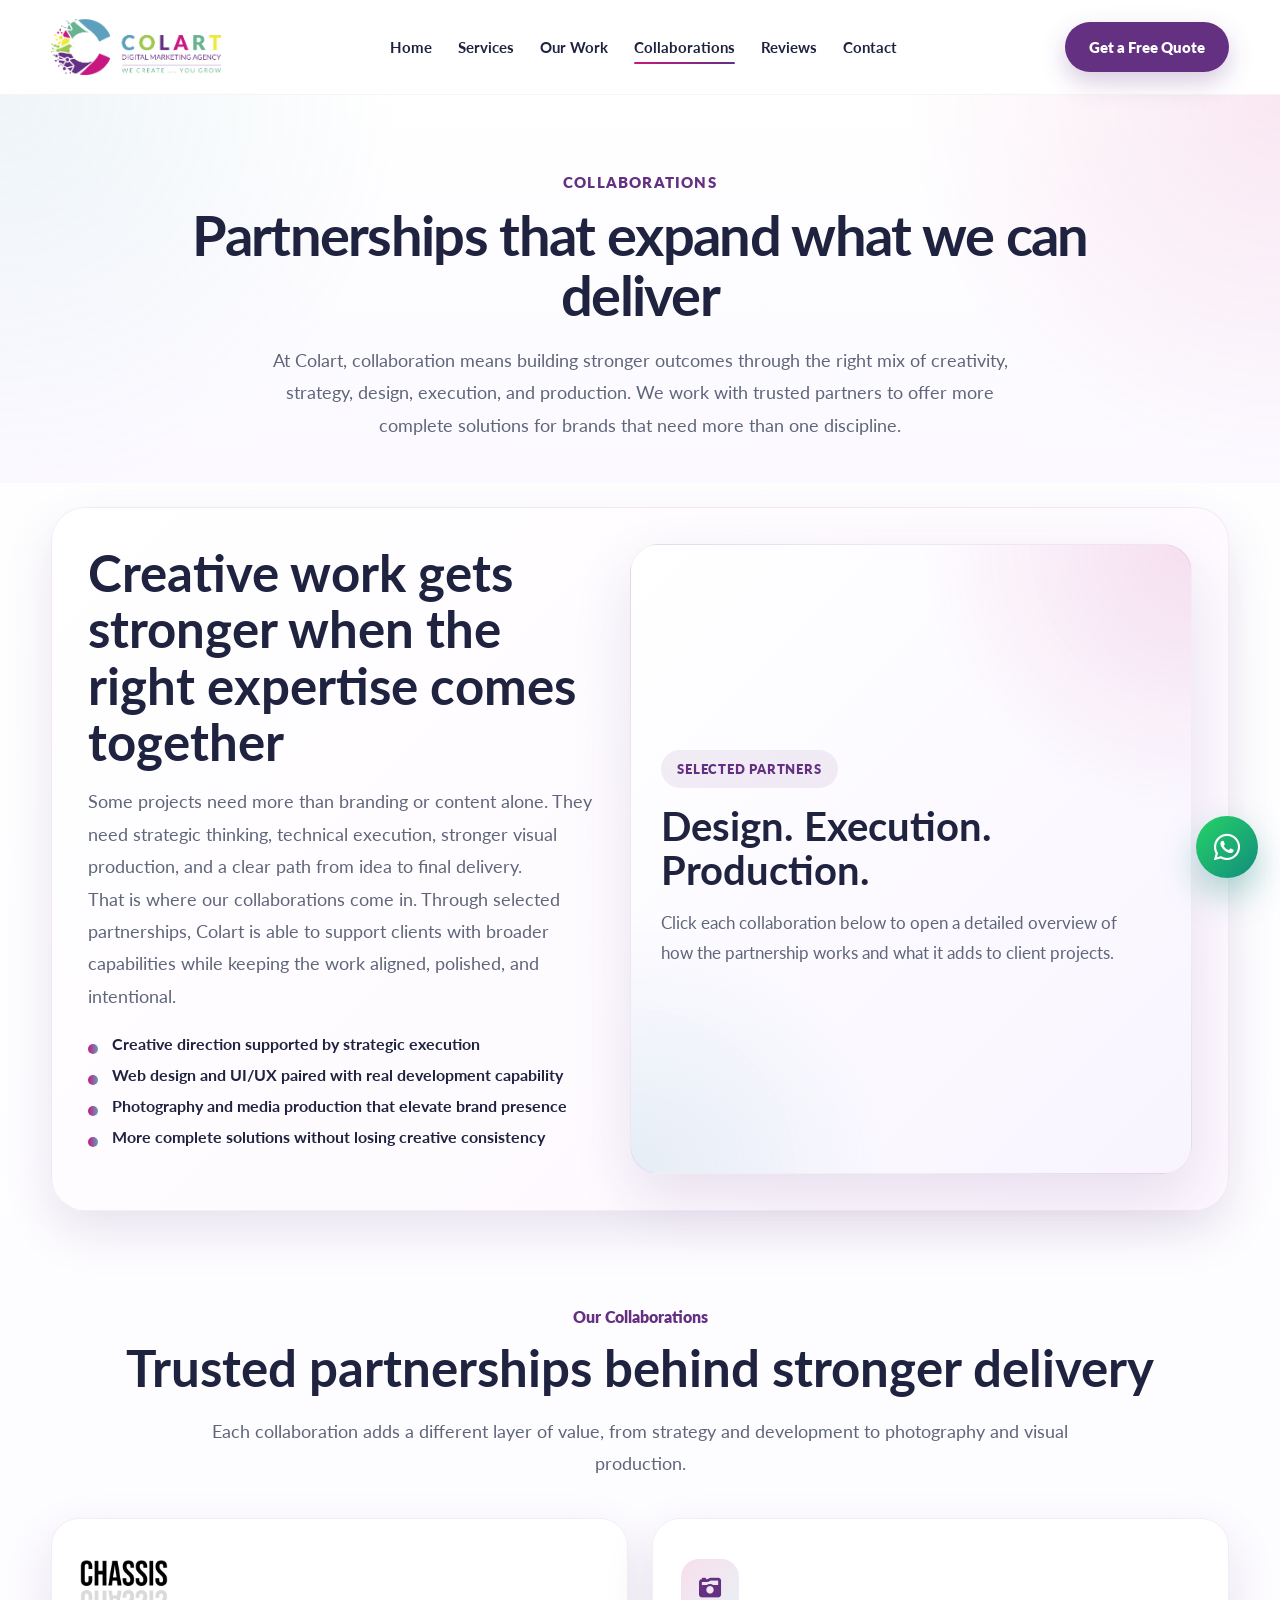
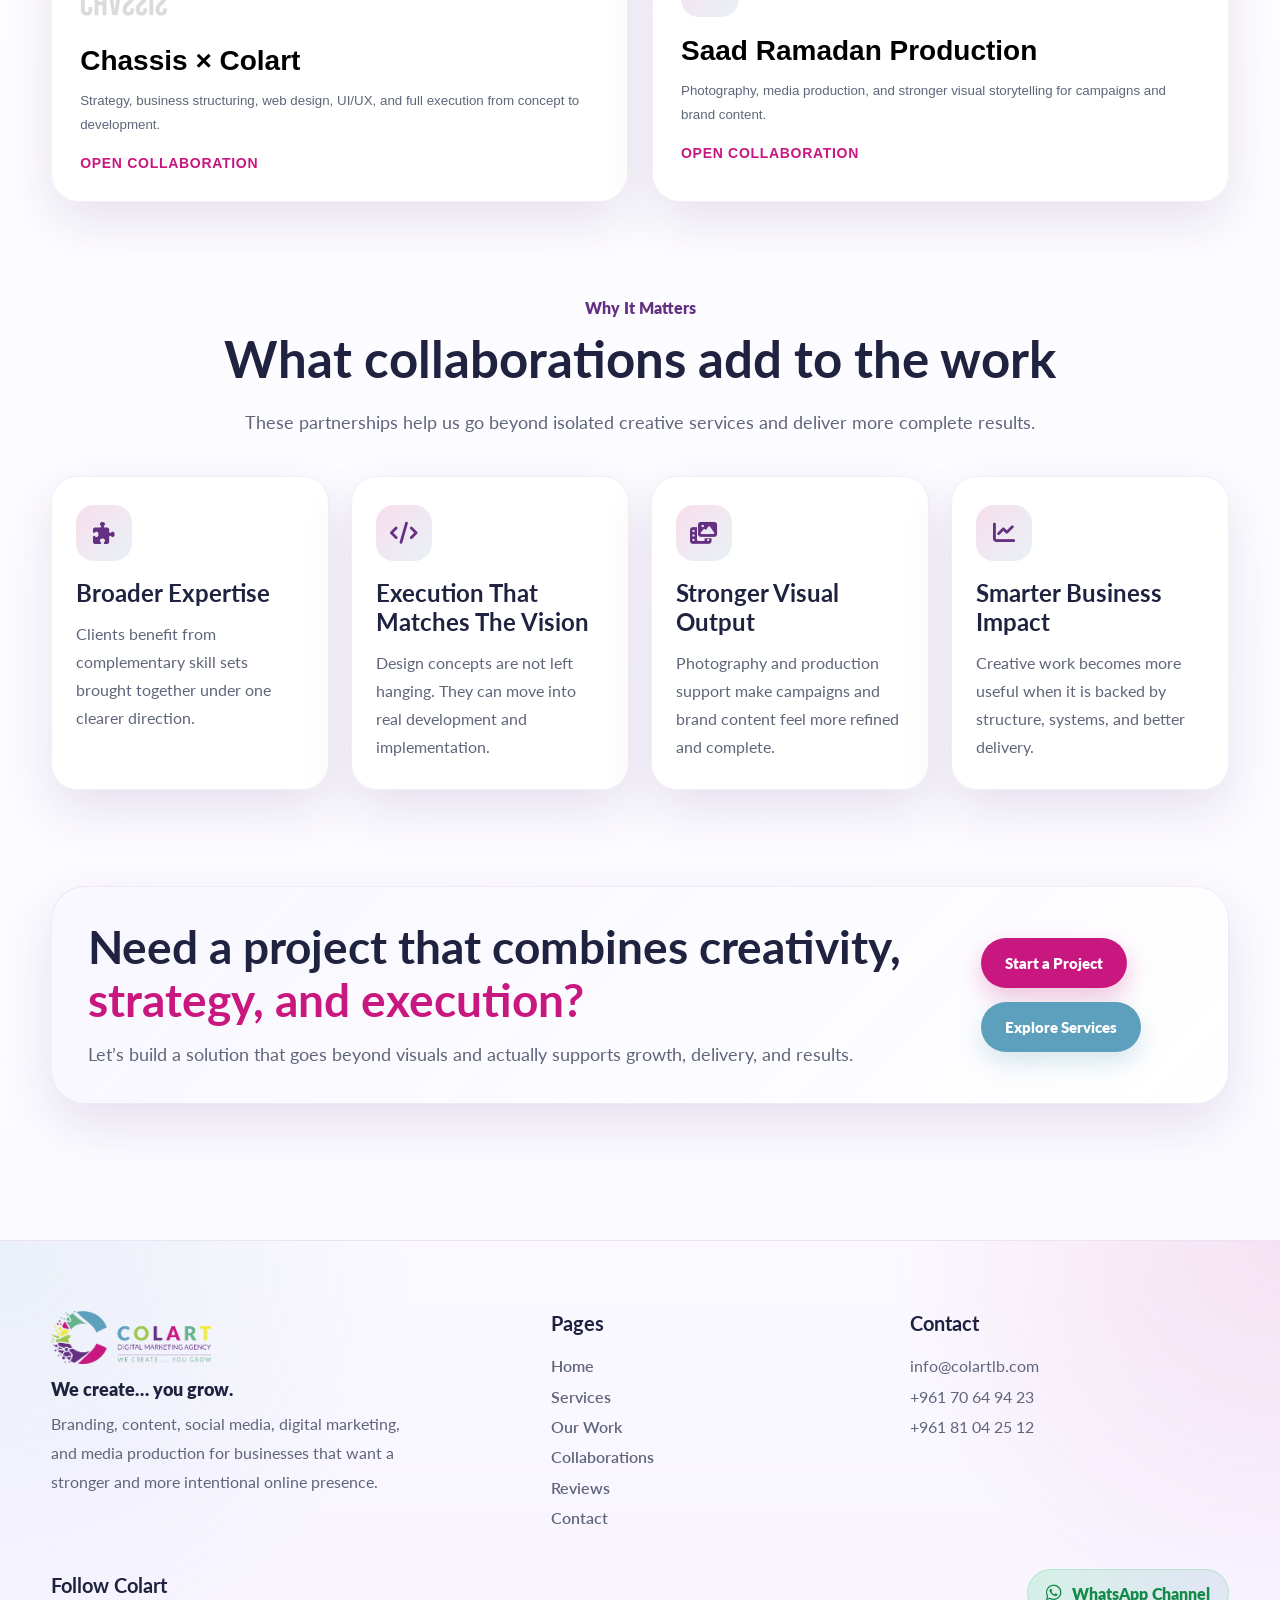
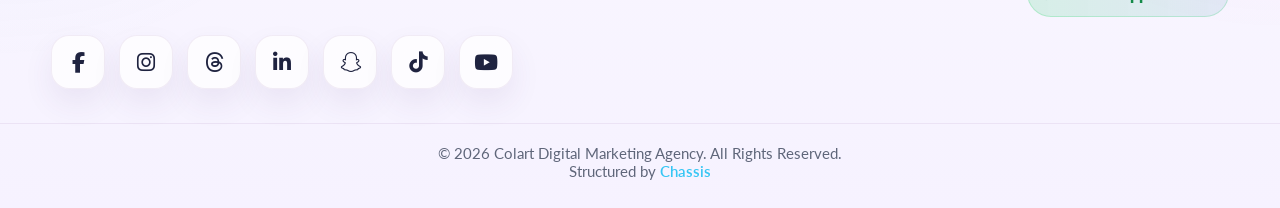
==== commit 5c4cb8e6: "update" ====
--- a/collaborations.html
+++ b/collaborations.html
@@ -19,7 +19,7 @@
   <meta name="theme-color" content="#633082" />
   <meta name="format-detection" content="telephone=no" />
 
-  <link rel="canonical" href="https://chassislb.github.io/colart-coded/collaborations.html" />
+  <link rel="canonical" href="https://colartdigitalmarketingagency.com/collaborations.html" />
 
   <link rel="icon" type="image/x-icon" href="favicon.ico" />
   <link rel="shortcut icon" href="favicon.ico" />
@@ -31,9 +31,9 @@
     property="og:description"
     content="See how Colart collaborates with trusted partners across strategy, design, development, photography, and media production."
   />
-  <meta property="og:url" content="https://chassislb.github.io/colart-coded/collaborations.html" />
+  <meta property="og:url" content="https://colartdigitalmarketingagency.com/collaborations.html" />
   <meta property="og:site_name" content="Colart" />
-  <meta property="og:image" content="https://chassislb.github.io/colart-coded/assets/logo/colart-logo-main.webp" />
+  <meta property="og:image" content="https://colartdigitalmarketingagency.com/assets/logo/colart-logo-main.webp" />
   <meta property="og:image:alt" content="Colart logo" />
   <meta property="og:locale" content="en_US" />
 
@@ -43,7 +43,7 @@
     name="twitter:description"
     content="See how Colart collaborates with trusted partners across strategy, design, development, photography, and media production."
   />
-  <meta name="twitter:image" content="https://chassislb.github.io/colart-coded/assets/logo/colart-logo-main.webp" />
+  <meta name="twitter:image" content="https://colartdigitalmarketingagency.com/assets/logo/colart-logo-main.webp" />
 
   <link rel="preconnect" href="https://fonts.googleapis.com" />
   <link rel="preconnect" href="https://fonts.gstatic.com" crossorigin />
@@ -59,15 +59,15 @@
     "@context": "https://schema.org",
     "@type": "WebPage",
     "name": "Collaborations | Colart Digital Marketing Agency",
-    "url": "https://chassislb.github.io/colart-coded/collaborations.html",
+    "url": "https://colartdigitalmarketingagency.com/collaborations.html",
     "description": "Colart collaborations across strategy, web design, UI/UX, development, photography, and media production.",
     "publisher": {
       "@type": "Organization",
       "name": "Colart",
-      "url": "https://chassislb.github.io/colart-coded/",
+      "url": "https://colartdigitalmarketingagency.com/",
       "logo": {
         "@type": "ImageObject",
-        "url": "https://chassislb.github.io/colart-coded/assets/logo/colart-logo-main.webp"
+        "url": "https://colartdigitalmarketingagency.com/assets/logo/colart-logo-main.webp"
       }
     }
   }
--- a/style.css
+++ b/style.css
@@ -2109,13 +2109,14 @@
 }
 
 footer a {
-  color: inherit;
+  color: #36C6F4; /* your blue */
+  font-weight: 600;
   text-decoration: none;
-  font-weight: 500;
+  transition: 0.2s ease;
 }
 
 footer a:hover {
-  text-decoration: underline;
+  color: #F3CC31; /* your yellow */
 }
 
 /* EXTRA SOCIAL ICONS */
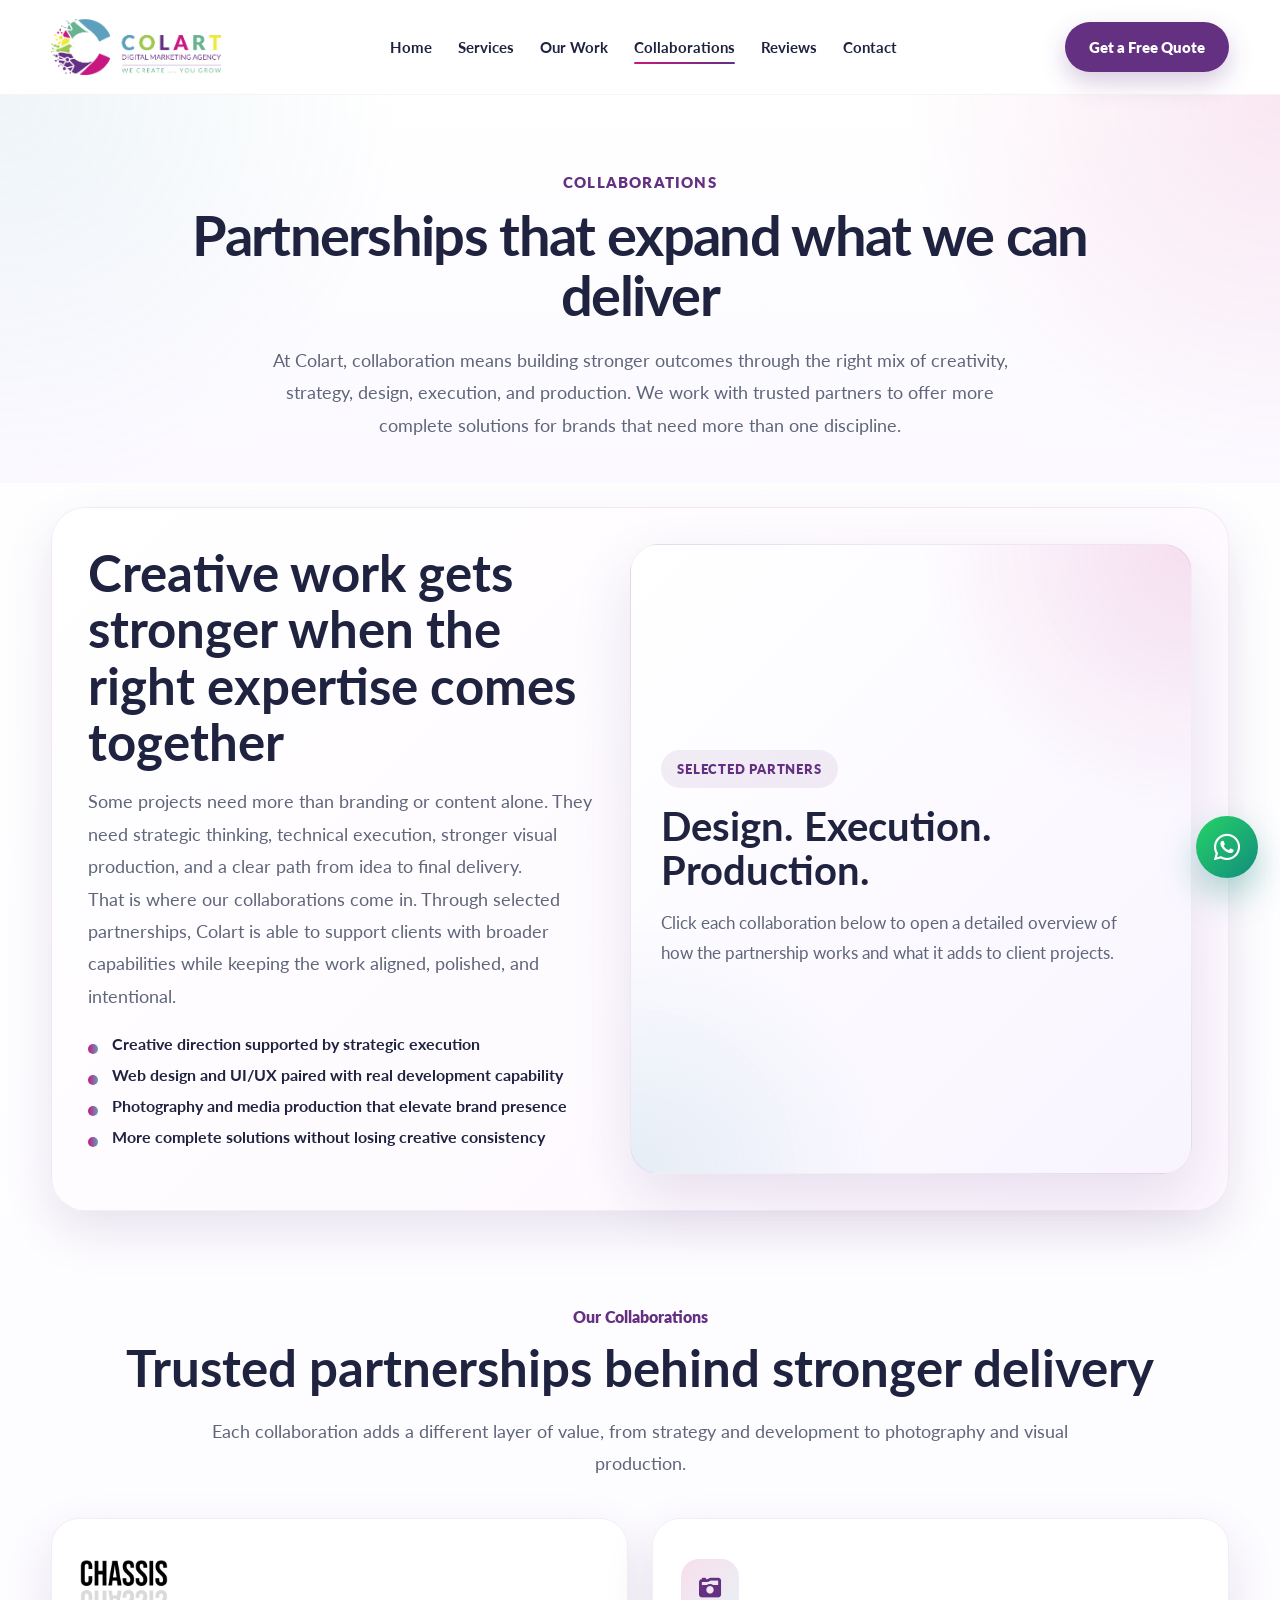
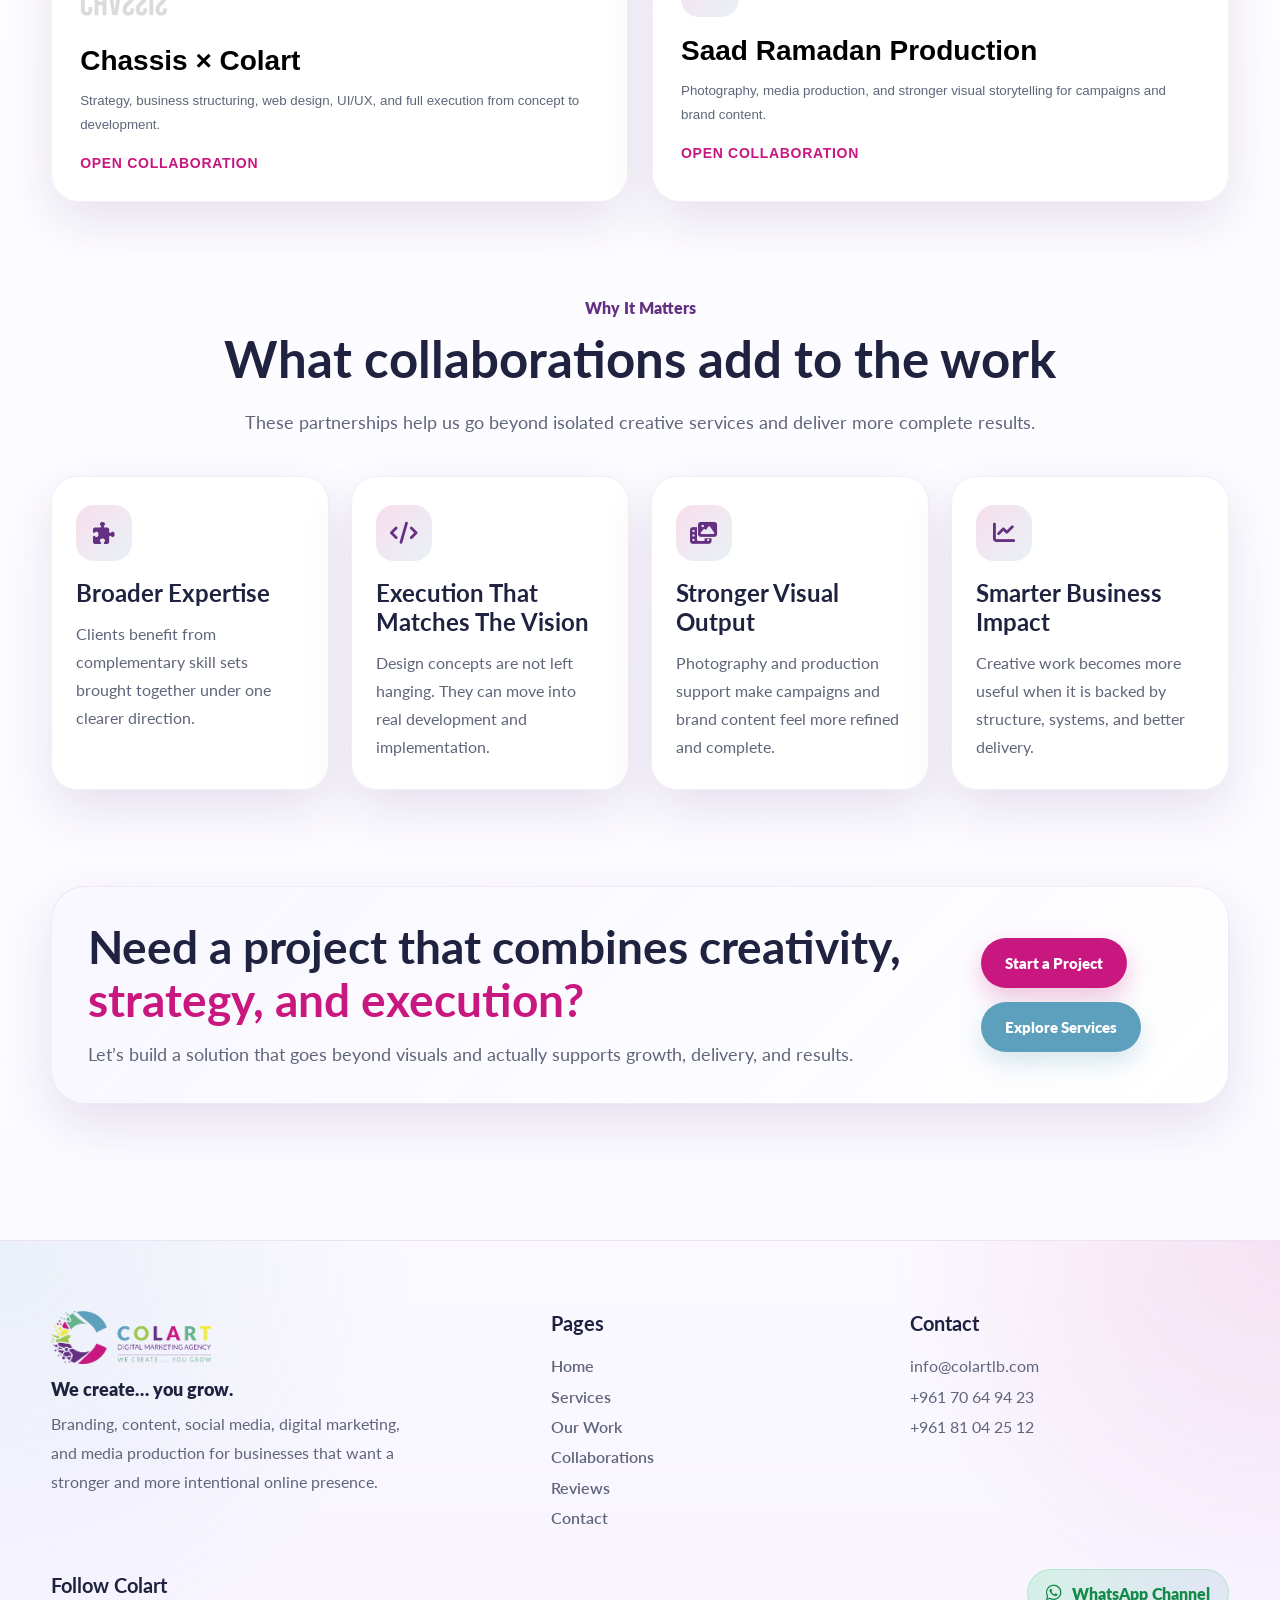
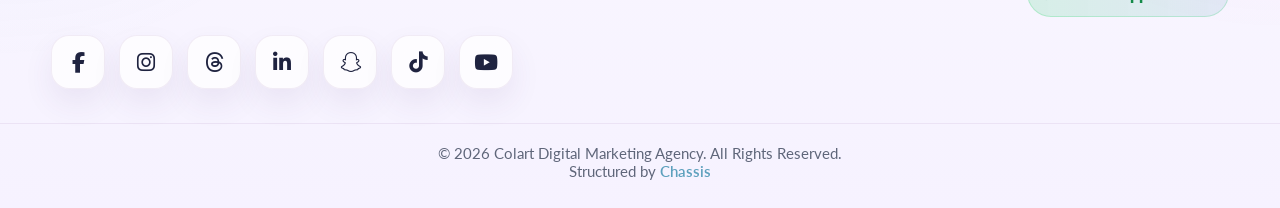
==== commit 8bf0616e: "updat" ====
--- a/collaborations.html
+++ b/collaborations.html
@@ -397,7 +397,7 @@
     </div>
   </div>
 
-  <script src="main.js"></script>
+  <script src="main.js?v=2"></script>
   
 </body>
 </html>
--- a/style.css
+++ b/style.css
@@ -1568,6 +1568,178 @@
   }
 }
 
+/* ================= GALLERY MODAL ================= */
+
+.gallery-modal {
+  position: fixed;
+  inset: 0;
+  z-index: 9999;
+  display: none;
+}
+
+.gallery-modal.active {
+  display: block;
+}
+
+.gallery-modal-overlay {
+  position: absolute;
+  inset: 0;
+  background: rgba(10, 10, 10, 0.82);
+  z-index: 1;
+}
+
+.gallery-modal-dialog {
+  position: relative;
+  z-index: 2;
+  width: min(1100px, calc(100% - 24px));
+  max-height: 90vh;
+  overflow-y: auto;
+  margin: 40px auto;
+  background: #111;
+  border-radius: 24px;
+  padding: 24px;
+  box-sizing: border-box;
+  -webkit-overflow-scrolling: touch;
+}
+
+.gallery-modal-close {
+  position: sticky;
+  top: 0;
+  z-index: 3;
+  margin-left: auto;
+  display: flex;
+  align-items: center;
+  justify-content: center;
+  width: 44px;
+  height: 44px;
+  border: none;
+  border-radius: 999px;
+  cursor: pointer;
+  font-size: 24px;
+}
+
+.gallery-modal-grid {
+  display: grid;
+  grid-template-columns: repeat(auto-fill, minmax(220px, 1fr));
+  gap: 16px;
+  margin-top: 20px;
+}
+
+.gallery-modal-card img {
+  width: 100%;
+  height: auto;
+  border-radius: 12px;
+  display: block;
+}
+
+body.modal-open {
+  overflow: hidden;
+}
+
+/* MOBILE FIX */
+@media (max-width: 767px) {
+  .gallery-modal-dialog {
+    width: calc(100% - 16px);
+    max-height: 88vh;
+    margin: 12px auto;
+    padding: 18px;
+    border-radius: 18px;
+  }
+}
+
+/* ================= GALLERY MODAL ================= */
+
+.gallery-modal {
+  position: fixed;
+  top: 0;
+  left: 0;
+  width: 100%;
+  height: 100%;
+  z-index: 9999;
+  display: none;
+  padding: 20px;
+  background: rgba(10, 10, 10, 0.85);
+  overflow-y: auto;
+}
+
+.gallery-modal.active {
+  display: block;
+}
+
+.gallery-modal-overlay {
+  position: absolute;
+  top: 0;
+  left: 0;
+  width: 100%;
+  height: 100%;
+}
+
+.gallery-modal-dialog {
+  position: relative;
+  z-index: 2;
+  width: 1100px;
+  max-width: 100%;
+  max-height: 90vh;
+  margin: 40px auto;
+  background: #111;
+  border-radius: 24px;
+  padding: 24px;
+  overflow-y: auto;
+  box-sizing: border-box;
+}
+
+.gallery-modal-close {
+  position: sticky;
+  top: 0;
+  margin-left: auto;
+  width: 44px;
+  height: 44px;
+  border: none;
+  border-radius: 999px;
+  font-size: 24px;
+  cursor: pointer;
+}
+
+.gallery-modal-head {
+  margin-bottom: 20px;
+}
+
+.gallery-modal-grid {
+  display: grid;
+  grid-template-columns: repeat(auto-fit, minmax(220px, 1fr));
+  gap: 16px;
+}
+
+.gallery-modal-card img {
+  width: 100%;
+  height: auto;
+  display: block;
+  border-radius: 12px;
+}
+
+body.modal-open {
+  overflow: hidden;
+}
+
+/* MOBILE FIX */
+@media (max-width: 767px) {
+  .gallery-modal {
+    padding: 12px;
+  }
+
+  .gallery-modal-dialog {
+    width: 100%;
+    margin: 12px auto;
+    max-height: 88vh;
+    padding: 18px;
+    border-radius: 18px;
+  }
+
+  .gallery-modal-grid {
+    grid-template-columns: 1fr;
+  }
+}
+
 /* =========================================================
    11. COLLABORATIONS PAGE
 ========================================================= */
@@ -2109,14 +2281,14 @@
 }
 
 footer a {
-  color: #36C6F4; /* your blue */
+  color: #5DA0BD; /* your blue */
   font-weight: 600;
   text-decoration: none;
   transition: 0.2s ease;
 }
 
 footer a:hover {
-  color: #F3CC31; /* your yellow */
+  color: #EEE840; /* your yellow */
 }
 
 /* EXTRA SOCIAL ICONS */
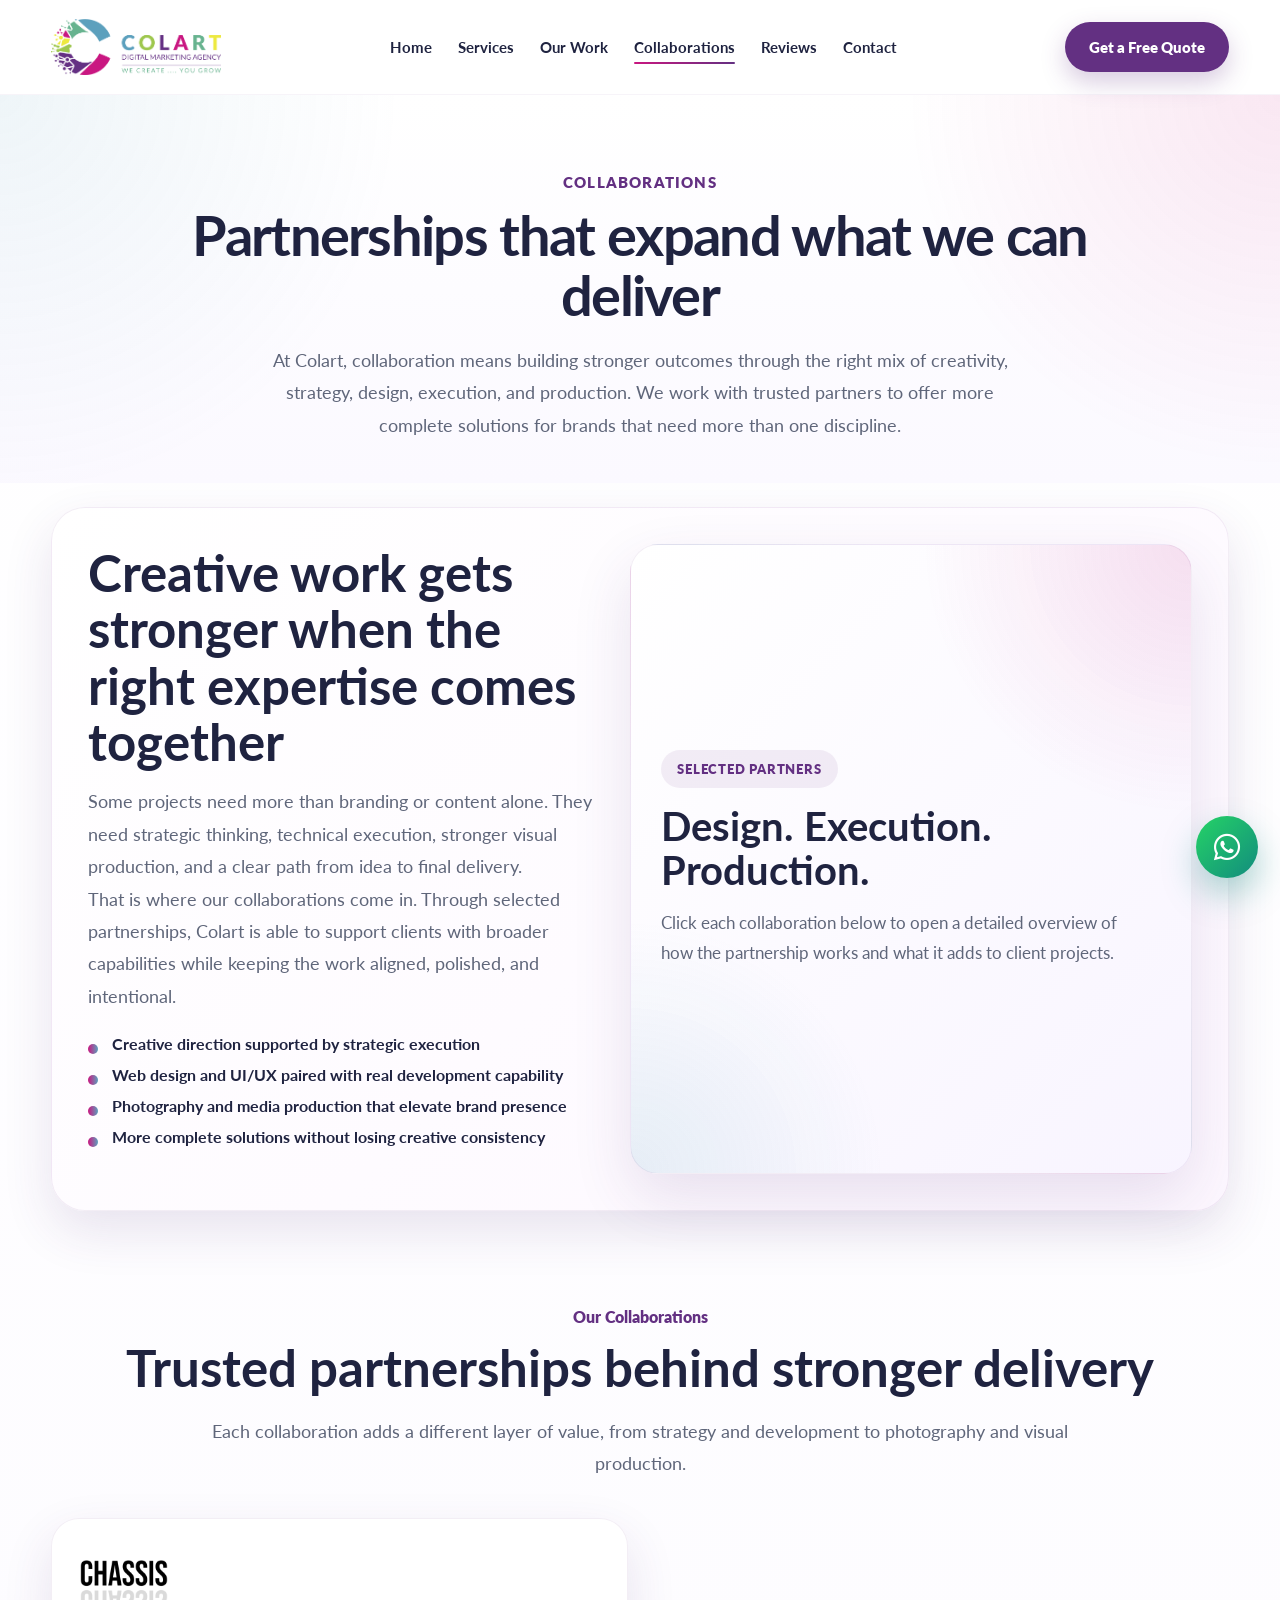
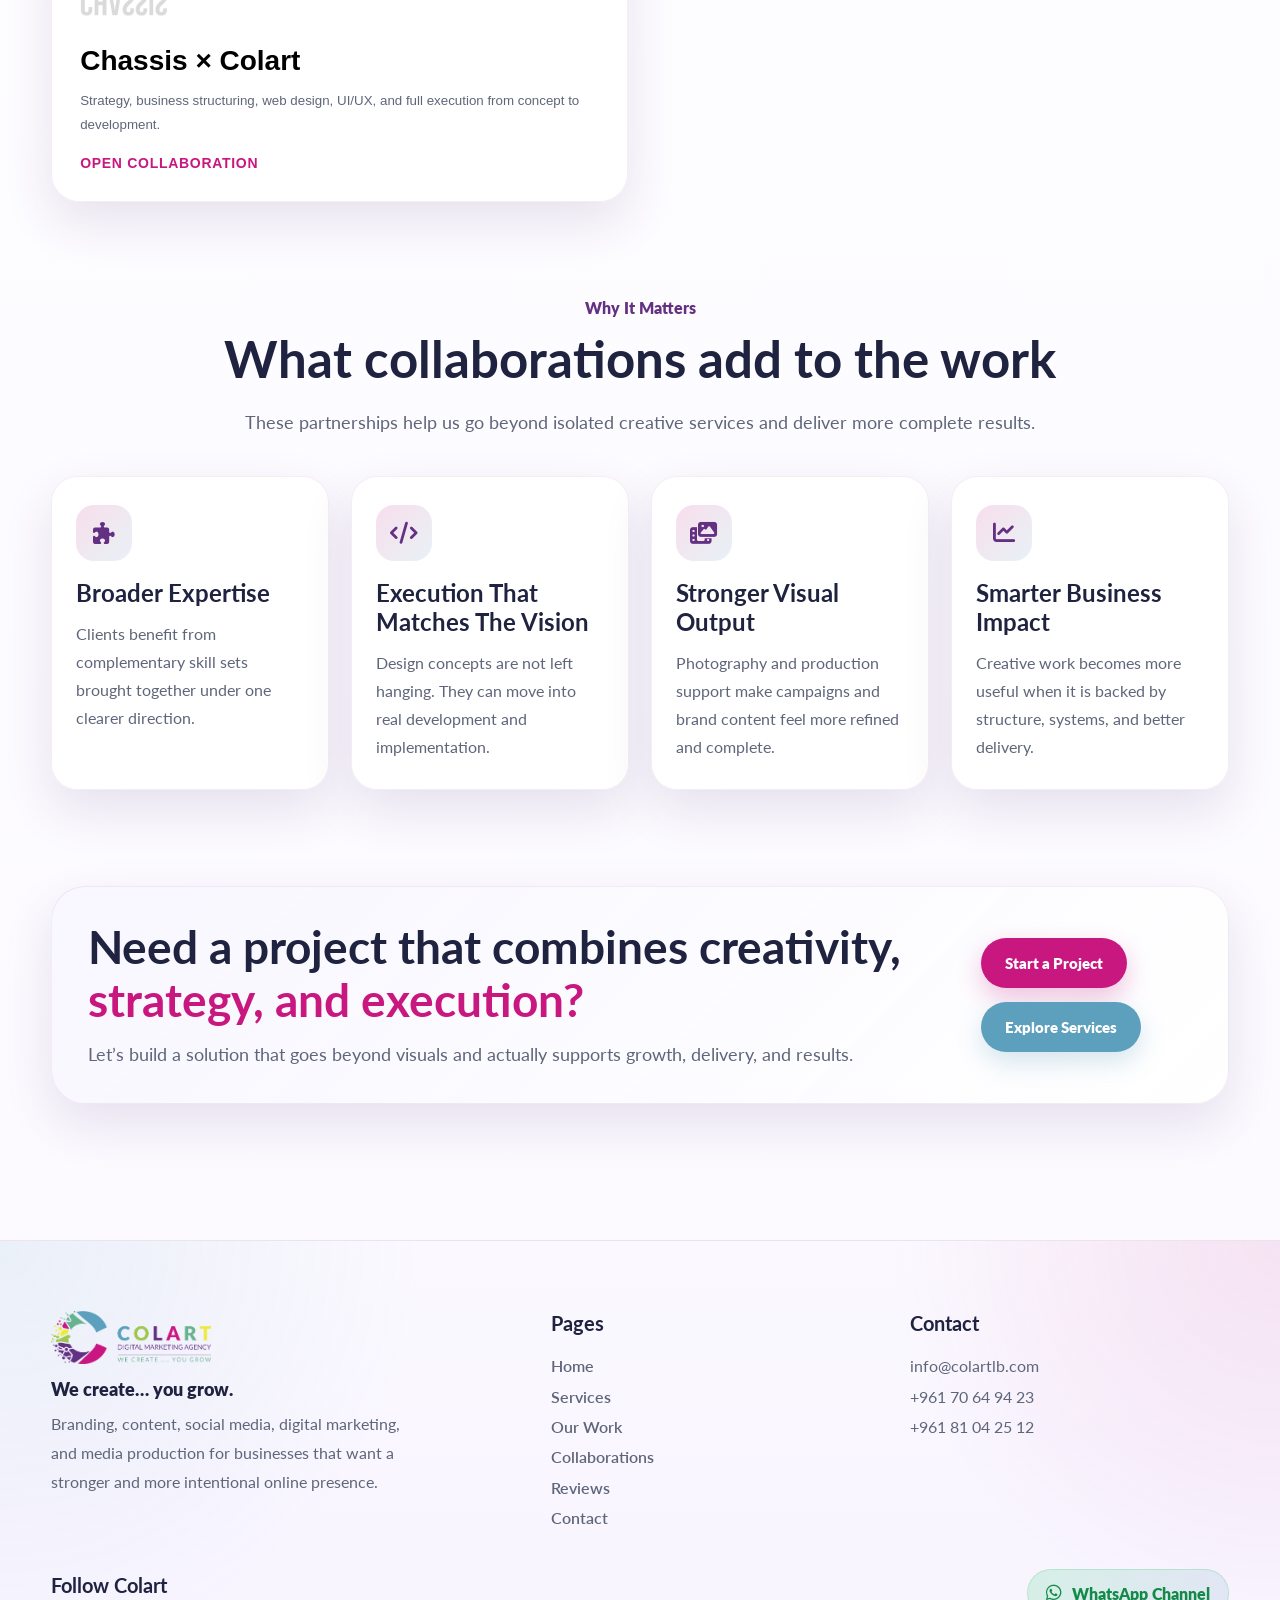
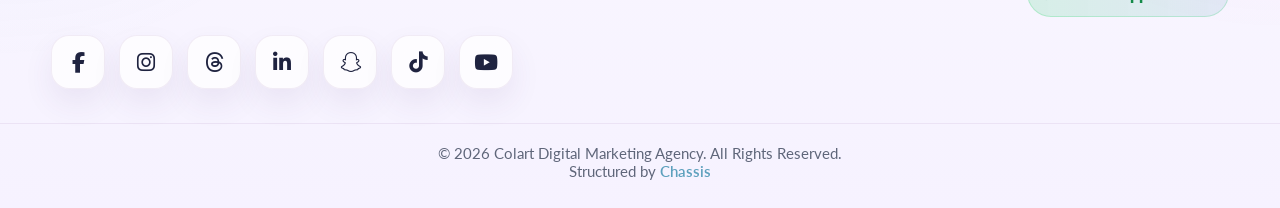
==== commit 8c980cb8: "Update collaborations.html" ====
--- a/collaborations.html
+++ b/collaborations.html
@@ -176,19 +176,6 @@
             </p>
             <span class="collab-card-link">Open Collaboration</span>
           </button>
-
-          <button class="collab-card" type="button" data-collab-open="production" aria-label="Open Saad Ramadan Production collaboration details">
-            <div class="collab-card-icon">
-              <i class="fa-solid fa-camera-retro"></i>
-            </div>
-            <h3>Saad Ramadan Production</h3>
-            <p>
-              Photography, media production, and stronger visual storytelling for campaigns and brand content.
-            </p>
-            <span class="collab-card-link">Open Collaboration</span>
-          </button>
-        </div>
-      </div>
     </section>
 
     <section class="work-summary-section collaboration-benefits-section">
@@ -397,7 +384,7 @@
     </div>
   </div>
 
-  <script src="main.js?v=2"></script>
+  <script src="main.js"></script>
   
 </body>
 </html>
--- a/style.css
+++ b/style.css
@@ -1647,98 +1647,6 @@
   }
 }
 
-/* ================= GALLERY MODAL ================= */
-
-.gallery-modal {
-  position: fixed;
-  top: 0;
-  left: 0;
-  width: 100%;
-  height: 100%;
-  z-index: 9999;
-  display: none;
-  padding: 20px;
-  background: rgba(10, 10, 10, 0.85);
-  overflow-y: auto;
-}
-
-.gallery-modal.active {
-  display: block;
-}
-
-.gallery-modal-overlay {
-  position: absolute;
-  top: 0;
-  left: 0;
-  width: 100%;
-  height: 100%;
-}
-
-.gallery-modal-dialog {
-  position: relative;
-  z-index: 2;
-  width: 1100px;
-  max-width: 100%;
-  max-height: 90vh;
-  margin: 40px auto;
-  background: #111;
-  border-radius: 24px;
-  padding: 24px;
-  overflow-y: auto;
-  box-sizing: border-box;
-}
-
-.gallery-modal-close {
-  position: sticky;
-  top: 0;
-  margin-left: auto;
-  width: 44px;
-  height: 44px;
-  border: none;
-  border-radius: 999px;
-  font-size: 24px;
-  cursor: pointer;
-}
-
-.gallery-modal-head {
-  margin-bottom: 20px;
-}
-
-.gallery-modal-grid {
-  display: grid;
-  grid-template-columns: repeat(auto-fit, minmax(220px, 1fr));
-  gap: 16px;
-}
-
-.gallery-modal-card img {
-  width: 100%;
-  height: auto;
-  display: block;
-  border-radius: 12px;
-}
-
-body.modal-open {
-  overflow: hidden;
-}
-
-/* MOBILE FIX */
-@media (max-width: 767px) {
-  .gallery-modal {
-    padding: 12px;
-  }
-
-  .gallery-modal-dialog {
-    width: 100%;
-    margin: 12px auto;
-    max-height: 88vh;
-    padding: 18px;
-    border-radius: 18px;
-  }
-
-  .gallery-modal-grid {
-    grid-template-columns: 1fr;
-  }
-}
 
 /* =========================================================
    11. COLLABORATIONS PAGE
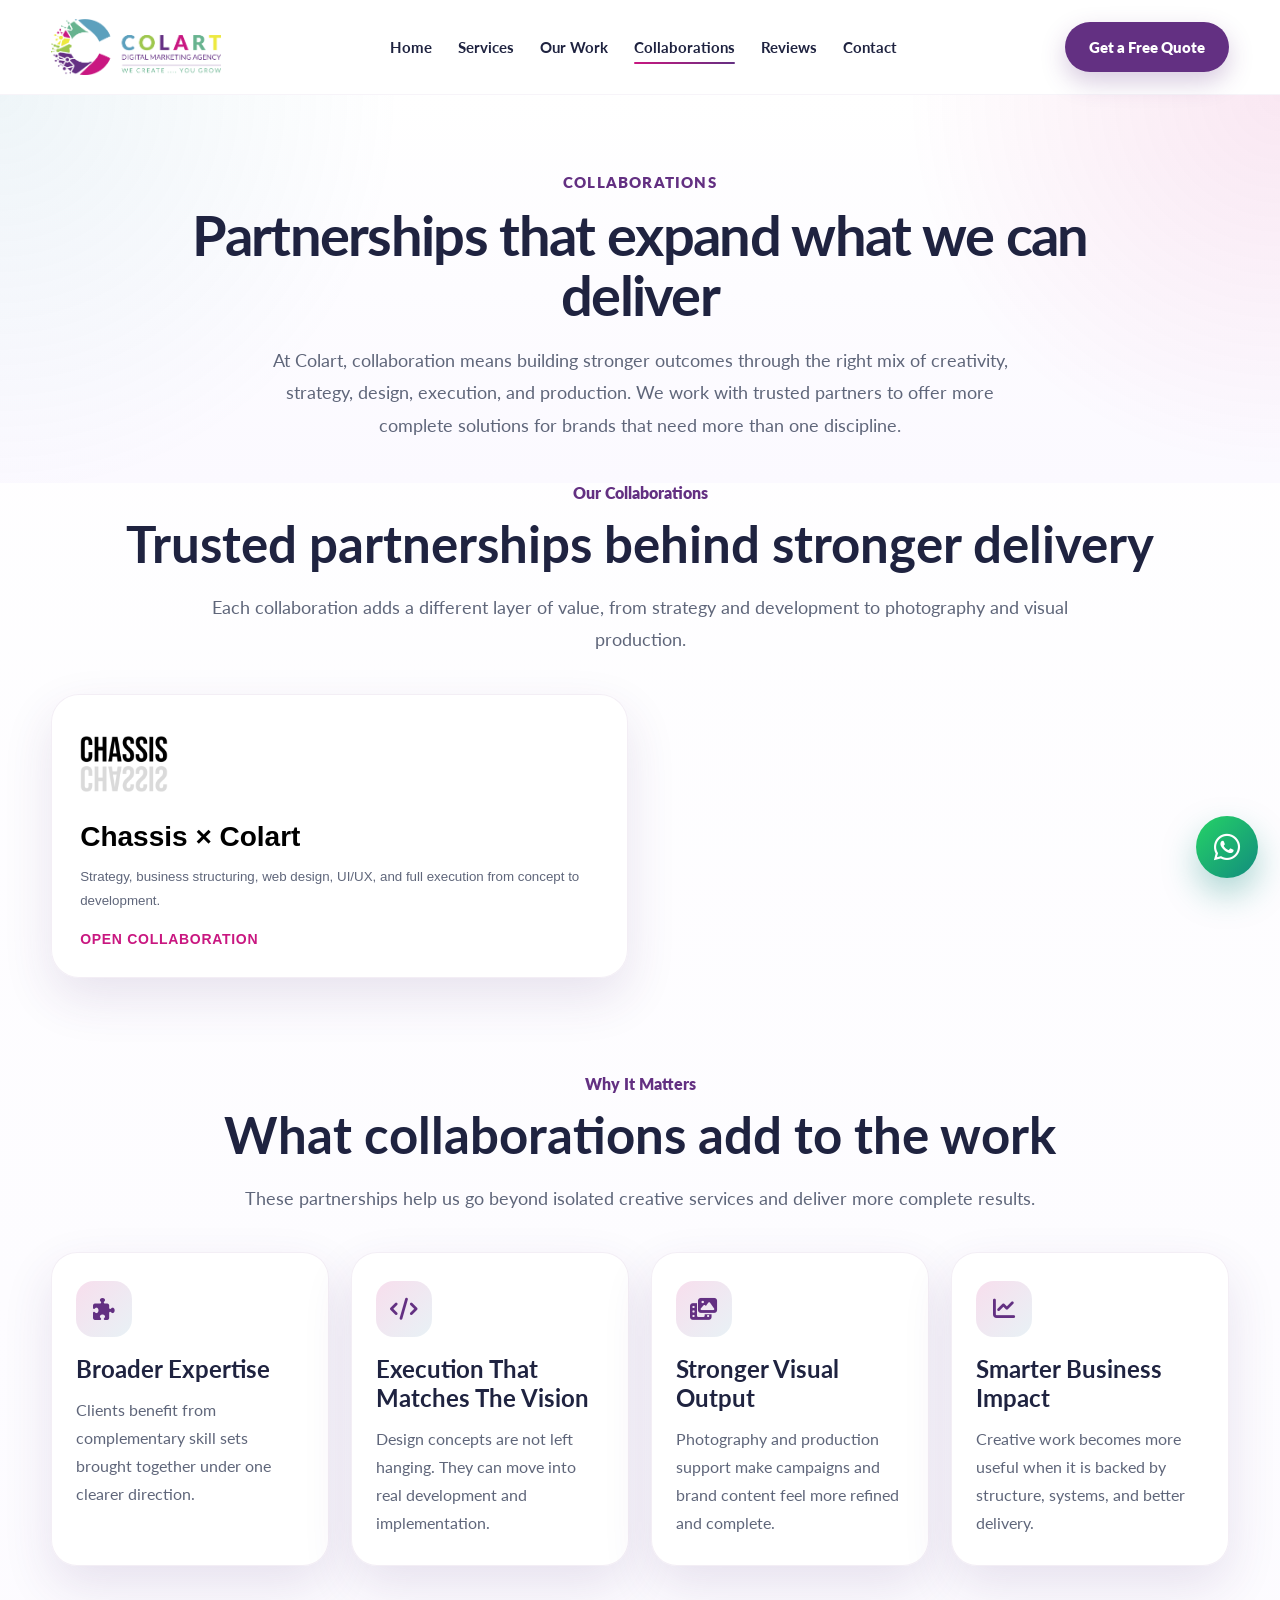
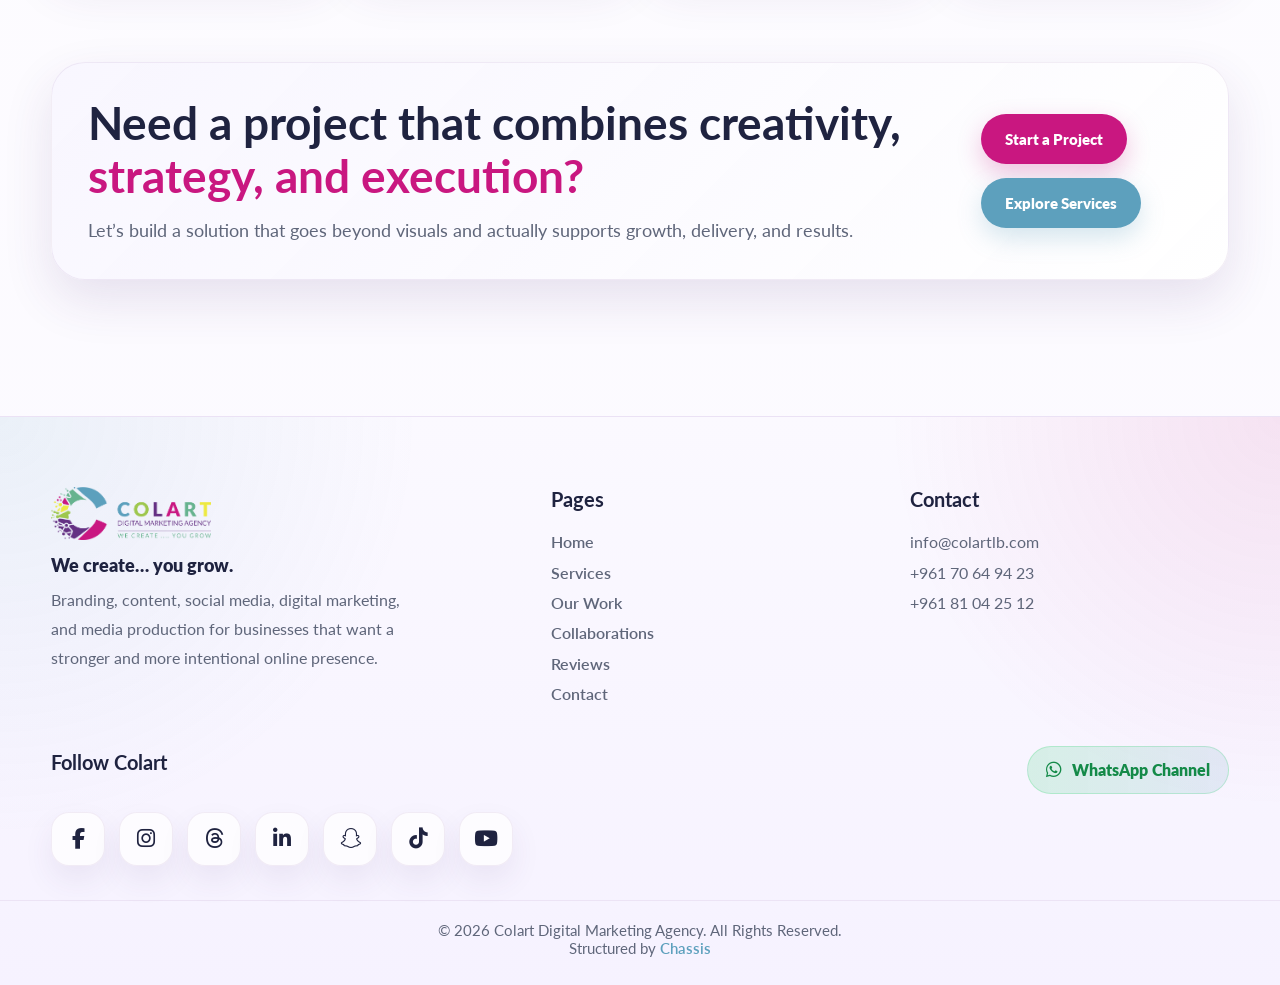
==== commit a5134f13: "update" ====
--- a/collaborations.html
+++ b/collaborations.html
@@ -118,42 +118,6 @@
       </div>
     </section>
 
-    <section class="portfolio-highlight collaborations-intro-section">
-      <div class="container">
-        <div class="portfolio-grid">
-          <div class="portfolio-copy">
-            <h2>Creative work gets stronger when the right expertise comes together</h2>
-            <p>
-              Some projects need more than branding or content alone. They need strategic thinking,
-              technical execution, stronger visual production, and a clear path from idea to final delivery.
-            </p>
-            <p>
-              That is where our collaborations come in. Through selected partnerships, Colart is able
-              to support clients with broader capabilities while keeping the work aligned, polished, and intentional.
-            </p>
-
-            <ul class="portfolio-list">
-              <li>Creative direction supported by strategic execution</li>
-              <li>Web design and UI/UX paired with real development capability</li>
-              <li>Photography and media production that elevate brand presence</li>
-              <li>More complete solutions without losing creative consistency</li>
-            </ul>
-          </div>
-
-          <div class="portfolio-image-card collaboration-feature-card">
-            <div class="collaboration-feature-box">
-              <div class="collaboration-feature-badge">Selected Partners</div>
-              <h3>Design. Execution. Production.</h3>
-              <p>
-                Click each collaboration below to open a detailed overview of how the partnership works
-                and what it adds to client projects.
-              </p>
-            </div>
-          </div>
-        </div>
-      </div>
-    </section>
-
     <section class="collaborations-section">
       <div class="container">
         <div class="section-intro">
--- a/style.css
+++ b/style.css
@@ -895,7 +895,7 @@
   background:
     radial-gradient(circle at top right, rgba(201, 23, 128, 0.12), transparent 32%),
     radial-gradient(circle at bottom left, rgba(93, 160, 189, 0.14), transparent 30%),
-    linear-gradient(135deg, rgba(255,255,255,0.96), rgba(248,244,255,0.96));
+    linear-gradient(135deg, rgba(255, 255, 255, 0.96), rgba(248, 244, 255, 0.96));
   border: 1px solid rgba(99, 48, 130, 0.08);
   box-shadow: 0 24px 60px rgba(73, 44, 115, 0.12);
   display: flex;
@@ -1024,7 +1024,7 @@
   background:
     radial-gradient(circle at top right, rgba(201, 23, 128, 0.12), transparent 36%),
     radial-gradient(circle at bottom left, rgba(93, 160, 189, 0.14), transparent 34%),
-    linear-gradient(135deg, rgba(255,255,255,0.98), rgba(248,244,255,0.96));
+    linear-gradient(135deg, rgba(255, 255, 255, 0.98), rgba(248, 244, 255, 0.96));
 }
 
 .logo-preview-more-content {
@@ -1085,20 +1085,6 @@
   display: grid;
   grid-template-columns: repeat(3, 1fr);
   gap: 22px;
-}
-
-.project-gallery-card {
-  background: rgba(255, 255, 255, 0.96);
-  border: 1px solid var(--border-soft);
-  border-radius: 28px;
-  overflow: hidden;
-  box-shadow: var(--shadow-soft);
-  transition: transform 0.28s ease, box-shadow 0.28s ease;
-}
-
-.project-gallery-card:hover {
-  transform: translateY(-6px);
-  box-shadow: 0 26px 55px rgba(73, 44, 115, 0.16);
 }
 
 .project-gallery-card {
@@ -1109,45 +1095,36 @@
   box-shadow: var(--shadow-soft);
   transition: transform 0.28s ease, box-shadow 0.28s ease;
   min-height: 320px;
-
   display: flex;
   align-items: center;
   justify-content: center;
   padding: 16px;
+  cursor: pointer;
+}
+
+.project-gallery-card:hover {
+  transform: translateY(-6px);
+  box-shadow: 0 26px 55px rgba(73, 44, 115, 0.16);
 }
 
 .project-gallery-image {
   width: 100%;
   height: 100%;
   max-height: 300px;
-
-  object-fit: contain;   /* 🔥 THIS is the fix */
+  object-fit: contain;
   object-position: center;
-
   display: block;
   background: #ffffff;
   border-radius: 16px;
 }
 
-.project-gallery-card {
-  background: rgba(255, 255, 255, 0.96);
-  border: 1px solid var(--border-soft);
-  border-radius: 28px;
-  overflow: hidden;
-  box-shadow: var(--shadow-soft);
-  transition: transform 0.28s ease, box-shadow 0.28s ease;
-  min-height: 280px;
-}
-
-/* VIEW ALL WORK CARD */
 .project-gallery-card-more {
   border: 1px solid rgba(99, 48, 130, 0.10);
-  cursor: pointer;
   min-height: 280px;
   background:
     radial-gradient(circle at top right, rgba(201, 23, 128, 0.12), transparent 36%),
     radial-gradient(circle at bottom left, rgba(93, 160, 189, 0.14), transparent 34%),
-    linear-gradient(135deg, rgba(255,255,255,0.98), rgba(248,244,255,0.96));
+    linear-gradient(135deg, rgba(255, 255, 255, 0.98), rgba(248, 244, 255, 0.96));
   display: flex;
   align-items: center;
   justify-content: center;
@@ -1347,7 +1324,7 @@
 .gallery-modal {
   position: fixed;
   inset: 0;
-  z-index: 1190;
+  z-index: 1200;
   opacity: 0;
   visibility: hidden;
   pointer-events: none;
@@ -1363,6 +1340,13 @@
 .gallery-modal-overlay {
   position: absolute;
   inset: 0;
+  background: rgba(21, 16, 34, 0.58);
+  backdrop-filter: blur(0px);
+  -webkit-backdrop-filter: blur(0px);
+  transition: background 0.35s ease, backdrop-filter 0.35s ease;
+}
+
+.gallery-modal.active .gallery-modal-overlay {
   background: rgba(21, 16, 34, 0.62);
   backdrop-filter: blur(8px);
   -webkit-backdrop-filter: blur(8px);
@@ -1371,7 +1355,7 @@
 .gallery-modal-dialog {
   position: relative;
   width: min(1160px, calc(100% - 32px));
-  height: calc(100vh - 40px);
+  max-height: calc(100vh - 40px);
   margin: 20px auto;
   background: linear-gradient(180deg, #ffffff 0%, #faf7ff 100%);
   border: 1px solid rgba(99, 48, 130, 0.10);
@@ -1417,6 +1401,7 @@
   padding: 34px 34px 20px;
   border-bottom: 1px solid rgba(99, 48, 130, 0.08);
   flex-shrink: 0;
+  background: transparent;
 }
 
 .gallery-modal-kicker {
@@ -1449,47 +1434,48 @@
   grid-template-columns: repeat(3, 1fr);
   gap: 18px;
   align-content: start;
+  background: transparent;
 }
 
 .gallery-modal-card {
+  min-height: 340px;
   background: rgba(255, 255, 255, 0.96);
   border: 1px solid rgba(99, 48, 130, 0.08);
   border-radius: 24px;
   overflow: hidden;
+  display: flex;
+  align-items: center;
+  justify-content: center;
+  padding: 16px;
   transition: transform 0.28s ease, box-shadow 0.28s ease;
-  min-height: 260px;
 }
 
 .gallery-modal-card:hover {
   transform: translateY(-4px);
   box-shadow: 0 18px 34px rgba(73, 44, 115, 0.08);
-}
-
-.gallery-modal-card {
-  min-height: 340px;
-
-  display: flex;
-  align-items: center;
-  justify-content: center;
-  padding: 16px;
 }
 
 .gallery-modal-card img {
   width: 100%;
   height: 100%;
   max-height: 320px;
-
-  object-fit: contain;   /* 🔥 no cropping */
+  object-fit: contain;
   object-position: center;
-
   display: block;
   background: #ffffff;
   border-radius: 16px;
 }
 
+body.modal-open {
+  overflow: hidden;
+}
+
 @media (max-width: 991px) {
   .project-gallery-grid,
-  .work-next-grid,
+  .work-next-grid {
+    grid-template-columns: repeat(2, 1fr);
+  }
+
   .gallery-modal-grid {
     grid-template-columns: repeat(2, 1fr);
   }
@@ -1509,9 +1495,12 @@
     padding: 22px 26px 26px;
   }
 
-  .gallery-modal-card,
+  .gallery-modal-card {
+    min-height: 220px;
+  }
+
   .gallery-modal-card img {
-    min-height: 220px;
+    max-height: 220px;
   }
 }
 
@@ -1546,7 +1535,6 @@
 
   .logo-modal-dialog,
   .gallery-modal-dialog {
-    height: calc(100vh - 20px);
     max-height: calc(100vh - 20px);
     margin: 10px auto;
     border-radius: 24px;
@@ -1562,91 +1550,14 @@
     font-size: 15px;
   }
 
-  .gallery-modal-card,
+  .gallery-modal-card {
+    min-height: 240px;
+  }
+
   .gallery-modal-card img {
-    min-height: 240px;
-  }
-}
-
-/* ================= GALLERY MODAL ================= */
-
-.gallery-modal {
-  position: fixed;
-  inset: 0;
-  z-index: 9999;
-  display: none;
-}
-
-.gallery-modal.active {
-  display: block;
-}
-
-.gallery-modal-overlay {
-  position: absolute;
-  inset: 0;
-  background: rgba(10, 10, 10, 0.82);
-  z-index: 1;
-}
-
-.gallery-modal-dialog {
-  position: relative;
-  z-index: 2;
-  width: min(1100px, calc(100% - 24px));
-  max-height: 90vh;
-  overflow-y: auto;
-  margin: 40px auto;
-  background: #111;
-  border-radius: 24px;
-  padding: 24px;
-  box-sizing: border-box;
-  -webkit-overflow-scrolling: touch;
-}
-
-.gallery-modal-close {
-  position: sticky;
-  top: 0;
-  z-index: 3;
-  margin-left: auto;
-  display: flex;
-  align-items: center;
-  justify-content: center;
-  width: 44px;
-  height: 44px;
-  border: none;
-  border-radius: 999px;
-  cursor: pointer;
-  font-size: 24px;
-}
-
-.gallery-modal-grid {
-  display: grid;
-  grid-template-columns: repeat(auto-fill, minmax(220px, 1fr));
-  gap: 16px;
-  margin-top: 20px;
-}
-
-.gallery-modal-card img {
-  width: 100%;
-  height: auto;
-  border-radius: 12px;
-  display: block;
-}
-
-body.modal-open {
-  overflow: hidden;
-}
-
-/* MOBILE FIX */
-@media (max-width: 767px) {
-  .gallery-modal-dialog {
-    width: calc(100% - 16px);
-    max-height: 88vh;
-    margin: 12px auto;
-    padding: 18px;
-    border-radius: 18px;
-  }
-}
-
+    max-height: 240px;
+  }
+}
 
 /* =========================================================
    11. COLLABORATIONS PAGE
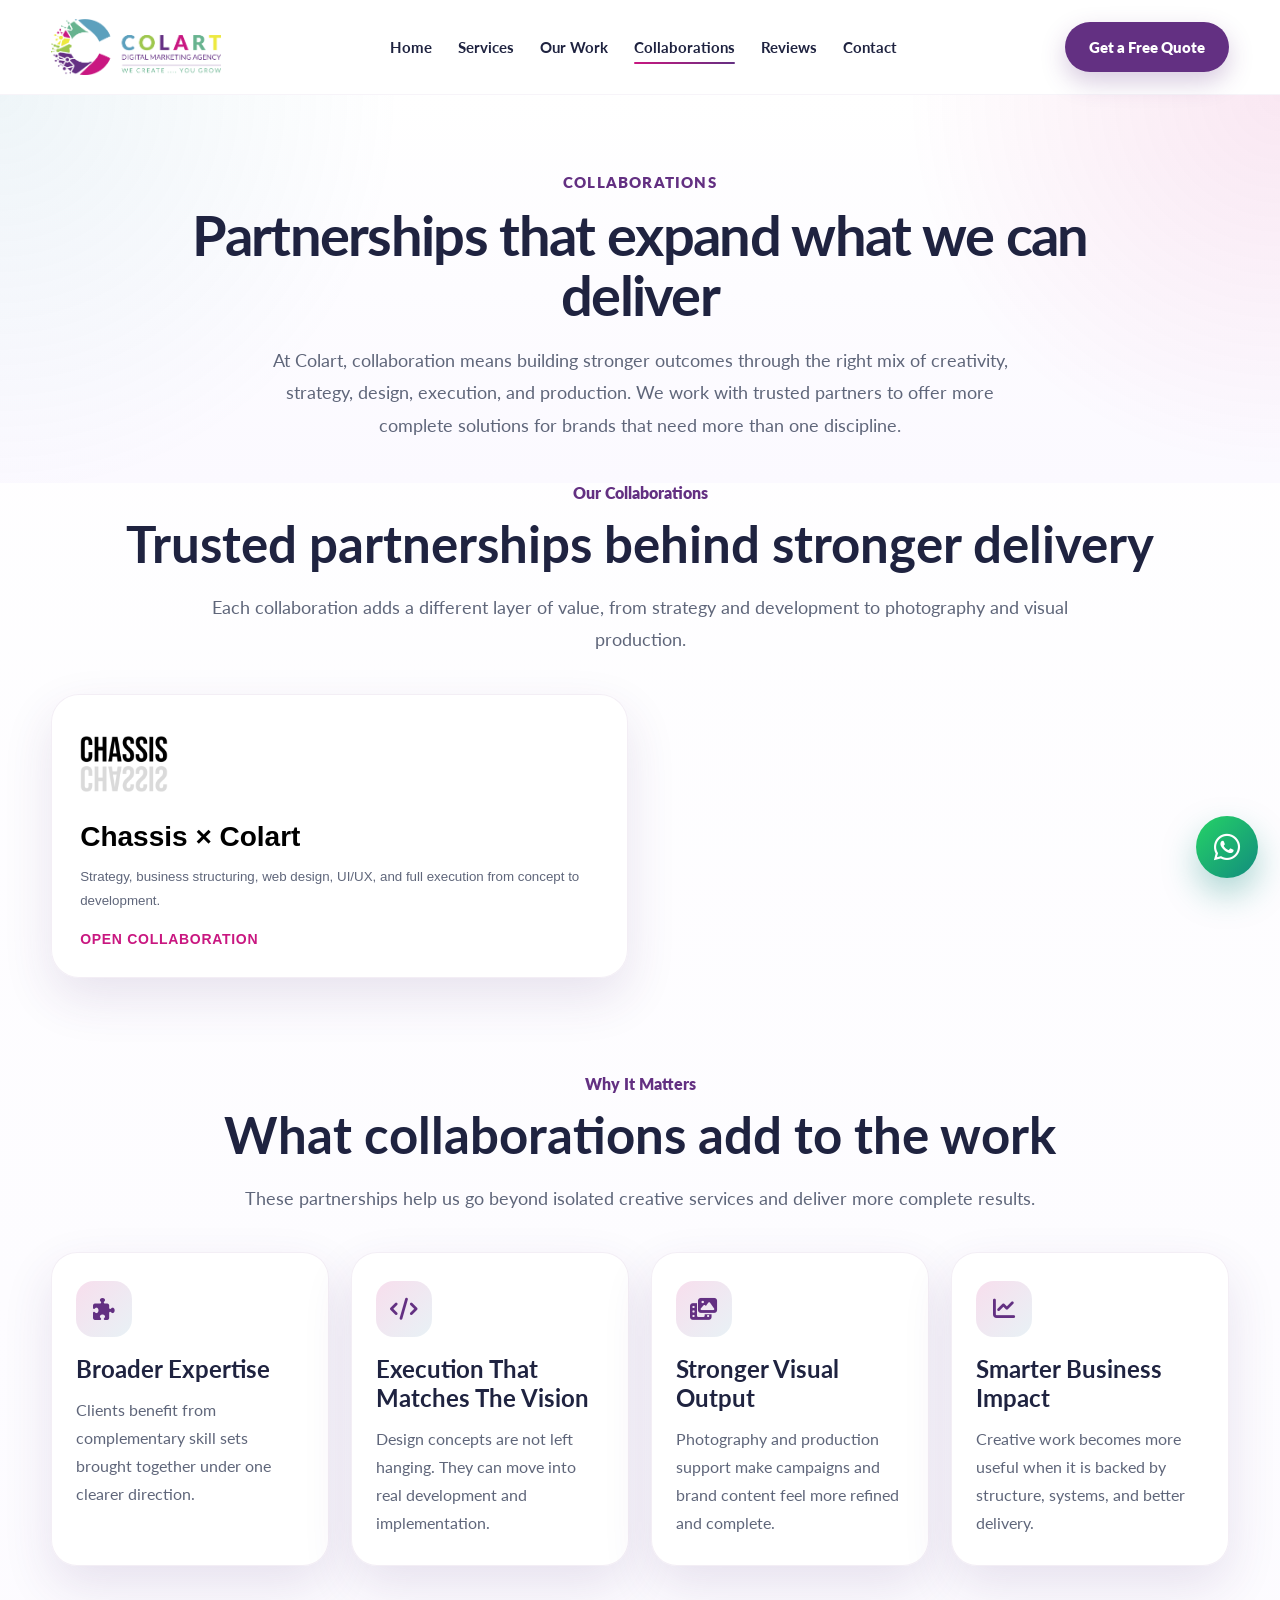
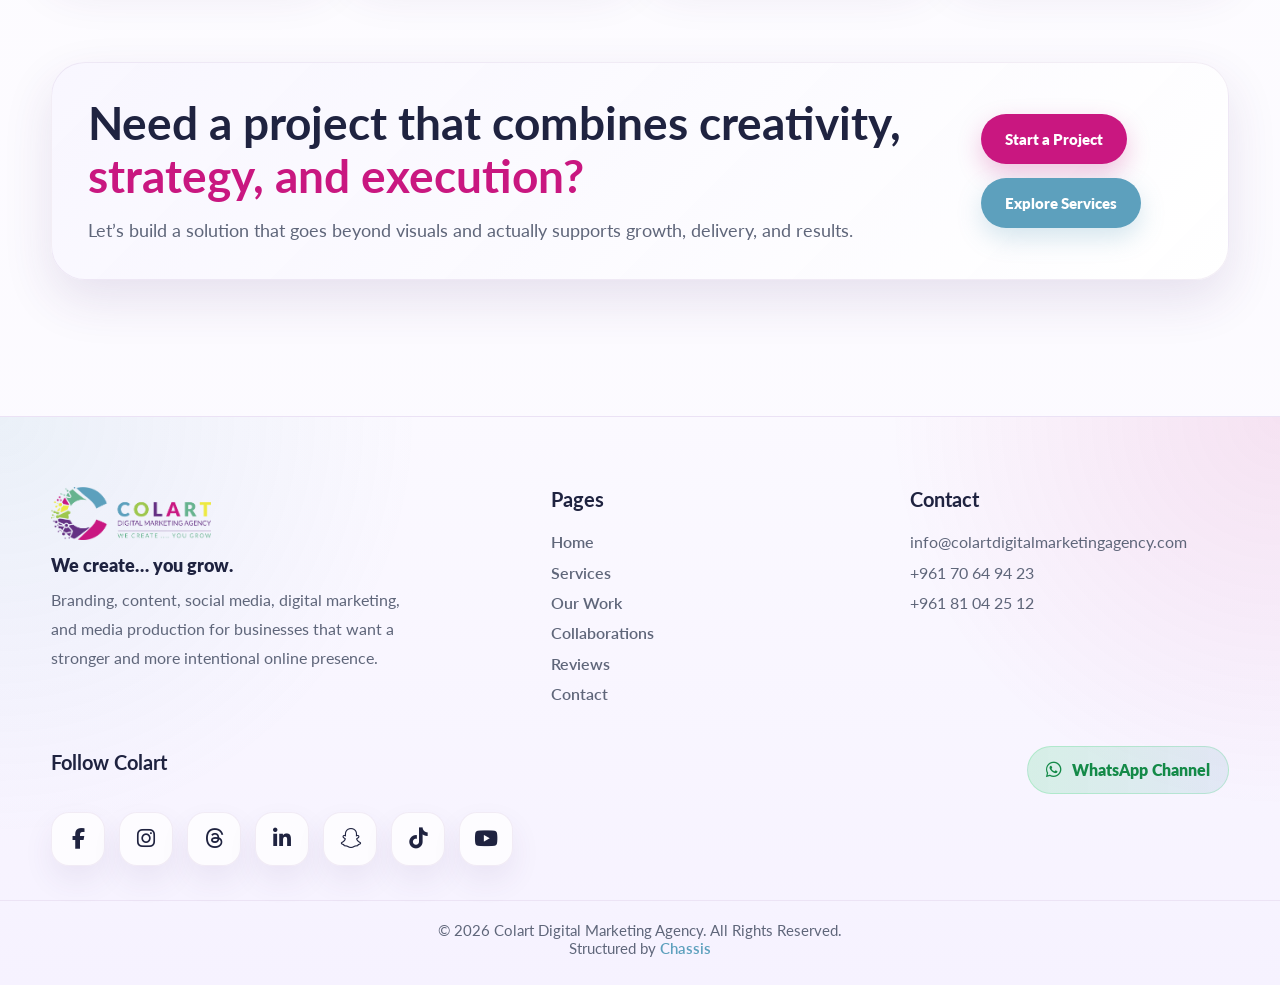
==== commit 10f632b8: "updated" ====
--- a/collaborations.html
+++ b/collaborations.html
@@ -227,7 +227,7 @@
 
       <div class="footer-contact">
         <h4>Contact</h4>
-        <p>info@colartlb.com</p>
+        <p>info@colartdigitalmarketingagency.com</p>
         <p>+961 70 64 94 23</p>
         <p>+961 81 04 25 12</p>
       </div>
